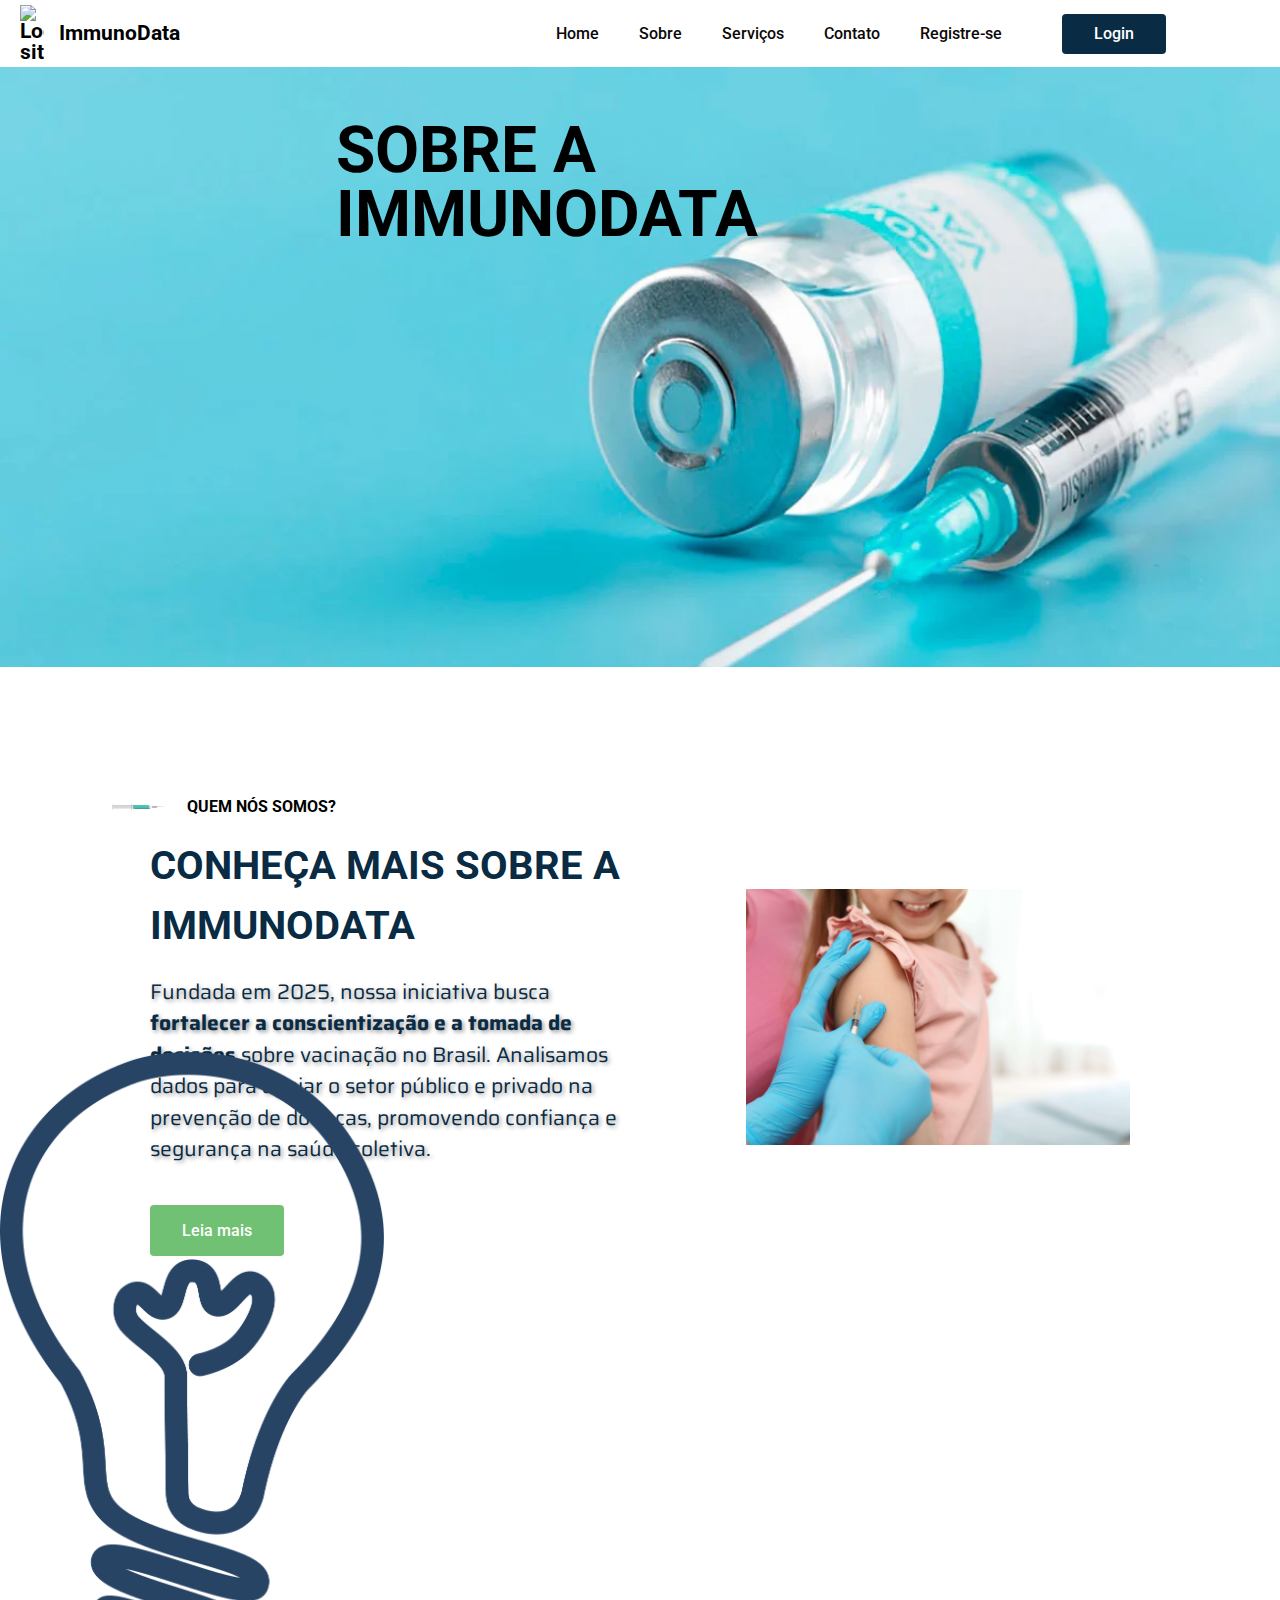
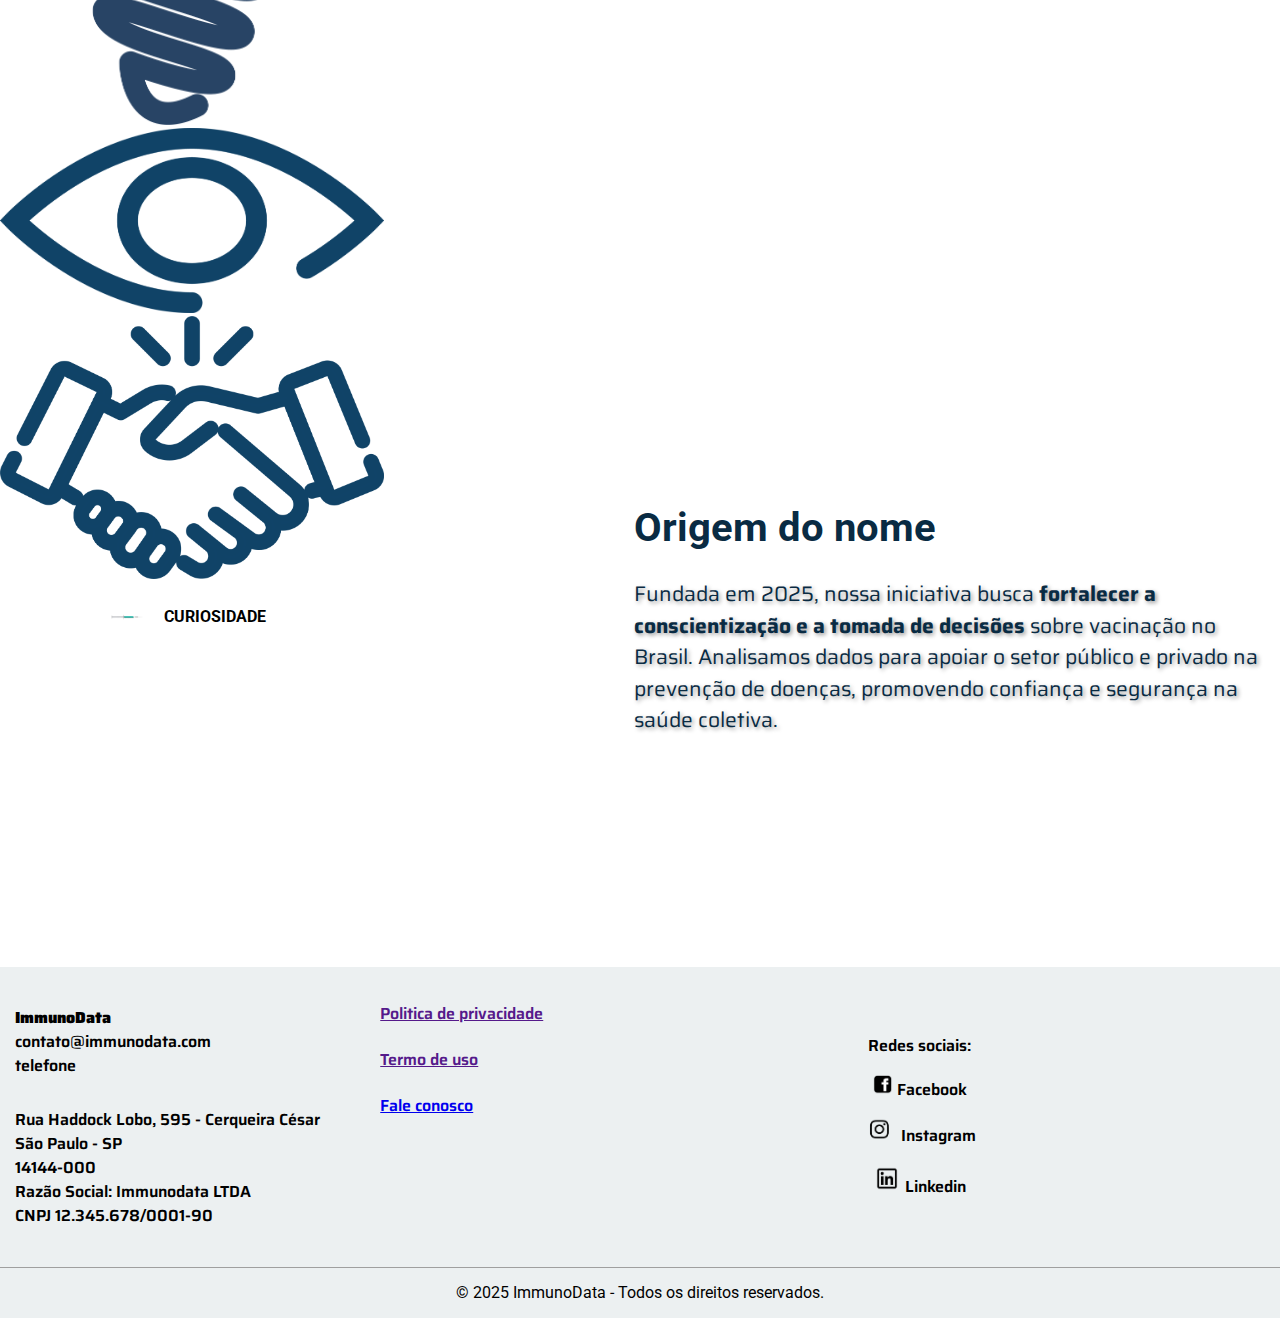
==== site/public/about.html @ 2ad4cdae "adicionando pagina sobre" ====
<!DOCTYPE html>
<html lang="pt-br">

<head>
    <meta charset="UTF-8">
    <meta name="viewport" content="width=device-width, initial-scale=1.0">
    <link rel="stylesheet" href="./css/reset.css">
    <link rel="stylesheet" href="./css/style.css">
    <link rel="icon" href="./assets/img/logo.png">
    <title>ImmunoData</title>
</head>

<body>
    <header class="cabecalho">
        <div class="cabecalho-titulo">
            <img class="cabecalho-titulo-img" src="./assets/img/logo.png" alt="Logo site">
            <h1>
                ImmunoData
            </h1>
        </div>
        <nav class="cabecalho-navegacao">
            <div class="cabecalho-navegacao-item">
                <a href="./index.html"> Home</a>
                <a href="./about.html"> Sobre</a>
                <a href="./servicos.html">Serviços</a>
                <a href="./contato.html">Contato</a>
                <a href="./cadastro.html">Registre-se</a>
            </div>
            <a class="logar" href="./login.html">Login</a>
        </nav>
    </header>
    <main class="conteudo">
        <section class="conteudo-principal">
            <div class="capa conteudo-principal-parte">
                <div class="sobre-capa">
                    <h1 class="slogan">SOBRE A IMMUNODATA</h1>
                </div>
            </div>
            <div class="conteudo-principal-parte">
                <div class="sobre">
                    <div class="conteudo-principal-titulo">
                        <img src="./assets/vacina.png" alt="seringa">
                        <p>QUEM NÓS SOMOS?</p>
                    </div>
                    <div class="conteudo-principal-sobre">
                        <h2>CONHEÇA MAIS SOBRE A IMMUNODATA</h2>
                        <p>Fundada em 2025, nossa iniciativa busca <span>fortalecer a conscientização e a tomada de
                                decisões</span> sobre vacinação no Brasil. Analisamos dados para apoiar o setor público
                            e privado na prevenção de doenças, promovendo confiança e segurança na saúde coletiva.</p>
                    </div>
                    <button href="./about.html"> Leia mais</button>
                </div>
                <img src="assets/vacinacao-infantil.png" alt="criança vacinando">
            </div>
            <div class="conteudo-principal-parte marcas">
                <div>
                    <div class="visao-missao-valor">
                        <img src="./assets/missao.png" alt="missão">
                    </div>
                    <div class="visao-missao-valor">
                        <img src="./assets/visao.png" alt="visão">
                    </div>
                    <div class="visao-missao-valor">
                        <img src="./assets/valores.png" alt="valores">
                    </div>
                        
                </div>
            </div>
            <div class="conteudo-principal-parte">
                    <div class="conteudo-principal-titulo">
                        <img src="./assets/vacina.png" alt="seringa">
                        <p>CURIOSIDADE</p>
                    </div>
                    <div class="conteudo-principal-sobre">
                        <h2>Origem do nome</h2>
                        <p>Fundada em 2025, nossa iniciativa busca <span>fortalecer a conscientização e a tomada de
                                decisões</span> sobre vacinação no Brasil. Analisamos dados para apoiar o setor público
                            e privado na prevenção de doenças, promovendo confiança e segurança na saúde coletiva.</p>
                    </div>
            </div>
            <div class="contato">
                <div class="informacao">
                    <div class="contato-empresa">
                        <div class="informacao-dados">
                            <p class="contato-empresa-titulo">ImmunoData</p>
                            <p>contato@immunodata.com</p>
                            <p>telefone</p>
                        </div>
                        <div class="informacao-dados">
                            <p>Rua Haddock Lobo, 595 - Cerqueira César</p>
                            <p>São Paulo - SP</p>
                            <p>14144-000</p>
                            <p>Razão Social: Immunodata LTDA</p>
                            <p>CNPJ 12.345.678/0001-90</p>
                            
                        </div>
                    </div>
                    
                    <div class="links">
                        <a href="">Politica de privacidade</a>
                        <a href="">Termo de uso</a>
                        <a href="./contato.html">Fale conosco</a>
                    </div>
                </div>
                <div class="redes-sociais">
                    <h2>Redes sociais:</h2>
                        <span class="posicao">
                            <img src="assets/facebook.png" alt=""> Facebook
                        </span>
                        <span>
                            <img src="assets/instagram.png" alt=""> Instagram
                        </span>
                        <span>
                            <img src="assets/linkedin.png" alt=""> Linkedin
                        </span>
                </div>
            </div>
        </section>

    </main>
    <footer class="rodape">

        <h4>
            © 2025 ImmunoData - Todos os direitos reservados.
        </h4>
    </footer>
</body>

</html>
---- site/public/css/style.css ----
@import url('https://fonts.googleapis.com/css2?family=Edu+AU+VIC+WA+NT+Pre:wght@400..700&family=Kavoon&family=Playpen+Sans:wght@100..800&family=Roboto:ital,wght@0,100..900;1,100..900&display=swap');
@import url('https://fonts.googleapis.com/css2?family=Edu+AU+VIC+WA+NT+Pre:wght@400..700&family=Kavoon&family=Playpen+Sans:wght@100..800&family=Roboto:ital,wght@0,100..900;1,100..900&family=Saira:ital,wght@0,100..900;1,100..900&display=swap');


body{
    background-color: #fff;
    font-family: "Roboto";
    color: #000;
    height: 100vh;
}

.cabecalho {
    display: flex;
    justify-content: space-between;
    width: 95%;
    height: 67px;
    align-items: center;
}

.cabecalho-titulo{
    display: flex;
    margin-left: 20px;
    align-items: center;
    font-size: 21px;
    font-weight: 700;

}

.cabecalho-titulo-img{
    margin-right: 15px;
    width: 10%;
}

.cabecalho-navegacao{
    margin-right: 50px;
    display: flex;
    gap: 60px;   
}

.cabecalho-navegacao-item{
    display: flex;
    gap: 40px;
    align-items: center;
}

.cabecalho-navegacao a{
    text-decoration: none;
    font-weight: 500;
    color: #0B0706;
}

.cabecalho-navegacao .logar{
    background-color: #092b43;
    padding: 12px 32px;
    color: #fff !important;
    border-radius: 4px;
}

.capa {
    background-image: url(../assets/fundo-vacina.jpg);
    background-size: cover;
    width: 100% !important;
    margin: 0 !important;
    height: 600px !important;
}

.sobre-capa{
    height: 100%;
    display: flex;
    flex-direction: column;
    align-items: flex-start;
    justify-content: left;
    gap: 30px;
    font-size: 64px;
    font-weight: 700;
    text-align: left;
    margin-left: 90px;
    margin-top: 40px;
}

.slogan{
    width: 50%;
    padding: 2rem;
}

.conteudo{
    display: flex;
}

.conteudo-principal{
    width: 100%;
    display: flex;
    flex-direction: column;
    gap: 100px;
}

.conteudo-principal-parte{
    width: 100%;
    height: 500px;
    display: flex;
    justify-content: space-around;
    align-items: center;
}

.conteudo-principal-parte img{
    width: 30%;
    margin-right: 150px;
}


.conteudo-principal-titulo{
    display: flex;
    align-items: center;
    gap: 20px;
    margin-left: 110px;
    font-size: 16px;
    font-weight: 700;
}

.conteudo-principal-sobre{
    display: flex;
    flex-direction: column;
    margin-left: 150px;
    width: 65%;
    gap: 20px;
    font-family: "Saira";
    font-size: 21px;
    font-weight: 400;
    color: #092b43;
    line-height: 1.5;
}

.conteudo-principal-sobre span{
    font-weight: 700;
}

.conteudo-principal-sobre p{
    text-shadow: 2px 2px 4px rgba(0, 0, 0, 0.4);
}

.conteudo-principal-sobre h2{
    font-family: "Roboto";
    font-weight: 700;
    font-size: 40px;
}

.conteudo-principal-parte button{
    background-color: #70C174;
    padding: 16px 32px;
    color: #fff;
    font-family: "Roboto";
    font-weight: 500;
    border-radius: 4px;
    font-size: 1rem;
    text-align: center;
    margin-left: 150px;
    border: none;
    margin-top: 40px;
}

.servico{
    background-color: #EFF7F2;
}

.conteudo-principal-servico{
    display: flex;
    flex-direction: column;
    margin-left: 150px;
    width: 40%;
    gap: 20px;
    font-family: "Saira";
    font-size: 21px;
    font-weight: 400;
    color: #092b43;
    line-height: 1.5;
}

.conteudo-principal-servico h2{
    font-family: "Roboto";
    font-weight: 700;
    font-size: 40px;
}

.conteudo-principal-titulo img{
    width: 9% !important;
    margin: 0 !important;
}

.servico img{
    width: 5% !important;
}

.contato{
    height: 300px;
    background-color: #ecf0f1;
    border-bottom: 1px solid #9f9f9f;
    display: flex;
    justify-content: space-around;
    align-items: center;
    width: 100%;
    font-family: "Saira";
    font-weight: 600;
    font-size: 1rem;
}

.informacao{
    padding: auto;
    display: flex;
    gap: 60px;
}

.contato-empresa{
    display: flex;
    flex-direction: column;
    gap: 30px;
}

.informacao-dados{
    line-height: 1.50;
}

.contato-empresa-titulo{
    font-weight: 900;    
}


.links{
    display: flex;
    flex-direction: column;
    gap: 30px;
}

.redes-sociais{
    display: flex;
    text-align: center;
    flex-direction: column;
    align-items: center;
    justify-content: center;
    gap: 20px;
}



.redes-sociais img{
    width: 5%;
}

.img-sobre-mim {
    width: 35%;
    height: 400px;
    border-radius: 1em;

}

.titulo{
    padding-top: 1rem;
    font-size: 3rem;
    text-align: center;
}

.subtitulo {
    padding-top: 1rem;
    font-size: 2rem;
    text-align: center;
}

.paragrafo{
    color: #356458;
}

.feed-container{
    display: grid;
    grid-template-columns: 1fr 1fr 1fr;
    padding-left: 2rem;
    width: 100%;
}

.infografico{
    display: flex;
    height: 100%;
    align-items: center;
    justify-content: space-around;
}

.area-grafico{
    margin-top: 40px;
}

.graph{
    width: 50%;
    display: flex;
    flex-direction: column;
    gap: 20px;
}

.titulo-historias{
    font-size: 2.5rem;
    text-align: center;
    width: 100%;
}

.kpi{
    display: flex;
    flex-direction: column;
    justify-content: center;
    align-items: center;
    text-align: center;
    gap: 50px;
}

.quadradinho{
    width: 30%;
    height: 100px;
    background-color: #fff;
    border-bottom: 3px solid #5fc4ab;
    display: flex;
    align-items: center;
    padding: 1rem;
    border-radius: 10px;
    justify-content: center;
    text-align: center;
}

.quadradinho-texto{
    font-size: 1.7rem;
}

.imagem-divisao {
    margin: 40px auto;
    width: 100%; 
    height: 50px;
}


.minha-vida-primeiro{
    display: flex;
    margin: 5% 20%;
    gap: 50px;
    align-items: center;
    justify-content: center;
}

.minha-vida-apos{
    display: flex;
    margin: 5% 20%;
    gap: 50px;
    align-items: center;
    justify-content: center;
}


.lista-minha-vida{
    display: flex;
    flex-direction: column;
    gap: 20px;
}

.minha-historia{
    display: flex;
}

.conteudo-lateral{
    padding: 20px 0;
    background-color: rgba(227, 207, 241, 0.4);
    width: 20%;
    display: flex;
    position: fixed;
    top: 50%;
    left: 80%;
    flex-direction: column;
    align-items: center;
    justify-content: center;
    gap: 20px;
    border: 2px ridge #9e26a2;
    box-shadow: -10px 10px 5px #12b79e;
}

.esconde{
    border: none;
    background-color: transparent;
    font-size: 1rem;
    color: #4b0082;
    font-weight: 900;
}

.mostra{
    padding: 20px 0;
    background-color: rgba(227, 207, 241, 0.4);
    width: 20%;
    display: none;
    position: fixed;
    top: 90%;
    left: 80%;
    flex-direction: column;
    align-items: center;
    justify-content: center;
    gap: 20px;
    border: 2px ridge #9e26a2;
    box-shadow: -10px 10px 5px #12b79e;
    font-size: 1rem;
    color: #4b0082;
    font-weight: 900;
}

.conteudo-curiosidade{
    width: 50%;
    text-align: center;
    background-color: #ffffff;
    border-radius: 100px;
    padding: 30px;
    font-size: 0.7rem;
    display: flex;
    flex-direction: column;
    gap: 15px;
}

.link-google {
    text-decoration: none;
    color: #4b0082;
    background-color: #c9f0ea;
    padding: 5px 10px;
    border-radius: 15px;
}

.link-google:hover {
    color: #c9f0ea;
    background-color: #4b0082;
}

.historias{
    text-align: center;
    font-size: 1.2rem;
    display: flex;
    flex-direction: column;
    gap: 40px;
}

.detalhe-historia{
    color: #9e26a2;
}

#publicacao{
    display: flex;
    flex-direction: column;
    gap: 40px;
}

.publicacao {
    display: flex;
    flex-wrap: wrap;
    align-content: stretch;
    flex-direction: column;
    justify-content: center;
    align-items: stretch;
    border-bottom: 3px solid #5fc4ab;
    margin-bottom: 1rem;
    width: 80%;
    background-color: #fff;
    border-radius: 15px;
    padding: 20px;
  }


.rodape{
    background-color: #ecf0f1;
    display: flex;
    justify-content: center;
    height: 50px;
    align-items: center;
    margin-top: auto;
}

#div_erro {
    color: #ff0000;
    font-size: 14px;
    font-weight: 500;
}

.login {
    height: 100%;
    display: flex;
    align-items:center;
    justify-content: center;  
    margin: 5rem 0; 
}


.preencher-campo{
    outline: none;
    border-radius: 8px;
    border: 3px solid #5fc4ab;
    margin: 0.8rem 0;
    height: 25px;    
}

select{
    padding: 0.8rem;
    font-size: 0.8rem;
    background-color: white; /* Adiciona fundo branco para destaque */
    border-radius: 8px;
    border: 3px solid #5fc4ab;
    outline: none;
    margin: 0.8rem 0;
    height: 45px; /* Ajusta altura para ser consistente */
}

.img-login{
    filter: drop-shadow(10px 10px 10px #066857);
}

#card-login{
    display: flex;
    flex-direction: column;
    gap: 20px;
    width: 40%;
    align-items: center;
}

.campo{
    display: flex;
    flex-direction: column;
    width: 80%;
}

.campo::placeholder{
    display: flex;
    text-align: center;
}

#valida-senha{
    font-family: 'Times New Roman', Times, serif;
    color: #000;
    font-size: 0.8rem;
    font-weight: lighter;
    list-style: disc;
    padding-top: 2px;
}

.botoes{
    width: 50%;
    border-radius: 15px;
    padding: 0.5rem 0;
    background-color: #5fc4abc3;
    color: #9e26a2;
    font-weight: 900;
}

.botoes:hover{
    background-color: #9e26a2c6;
    color: #5fc4ab;
}

#card-cadastro{
    display: none;
    flex-direction: column;
    align-items: center;
    gap: 15px;
    width: 40%;
}
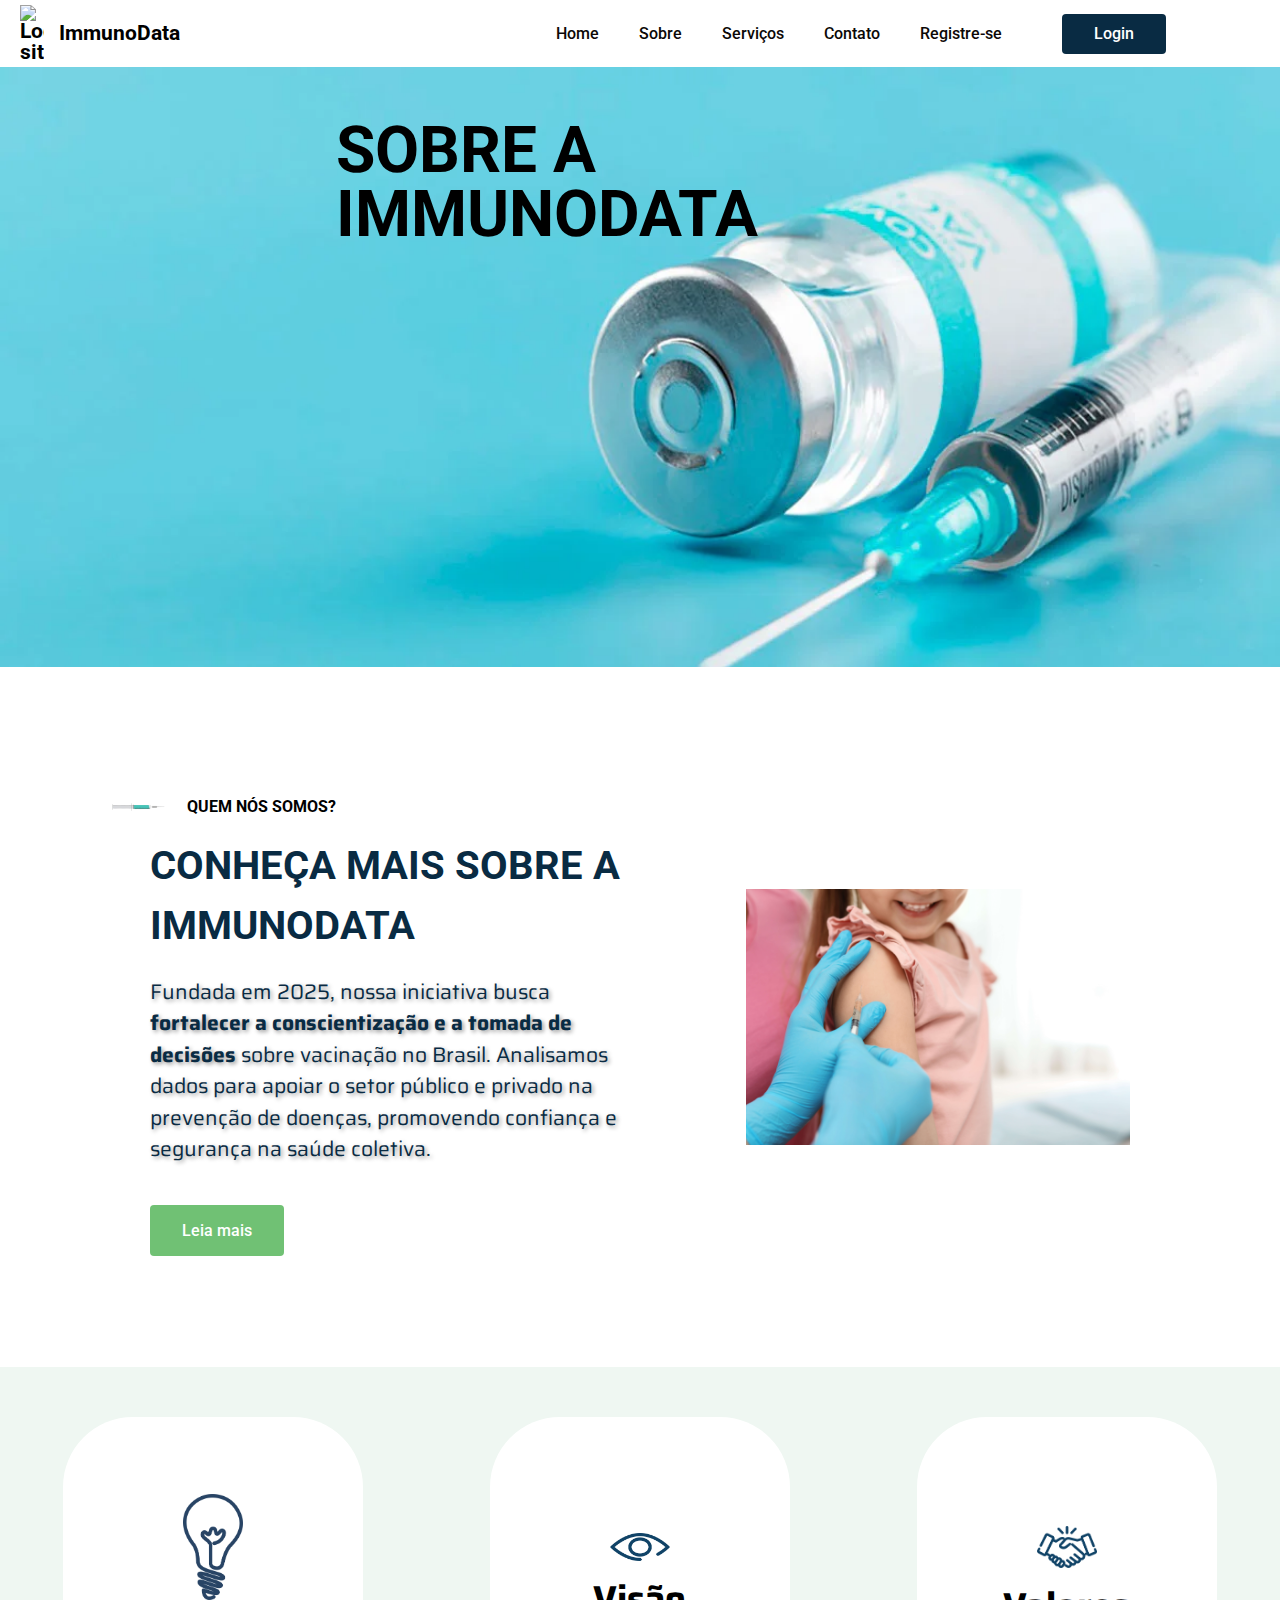
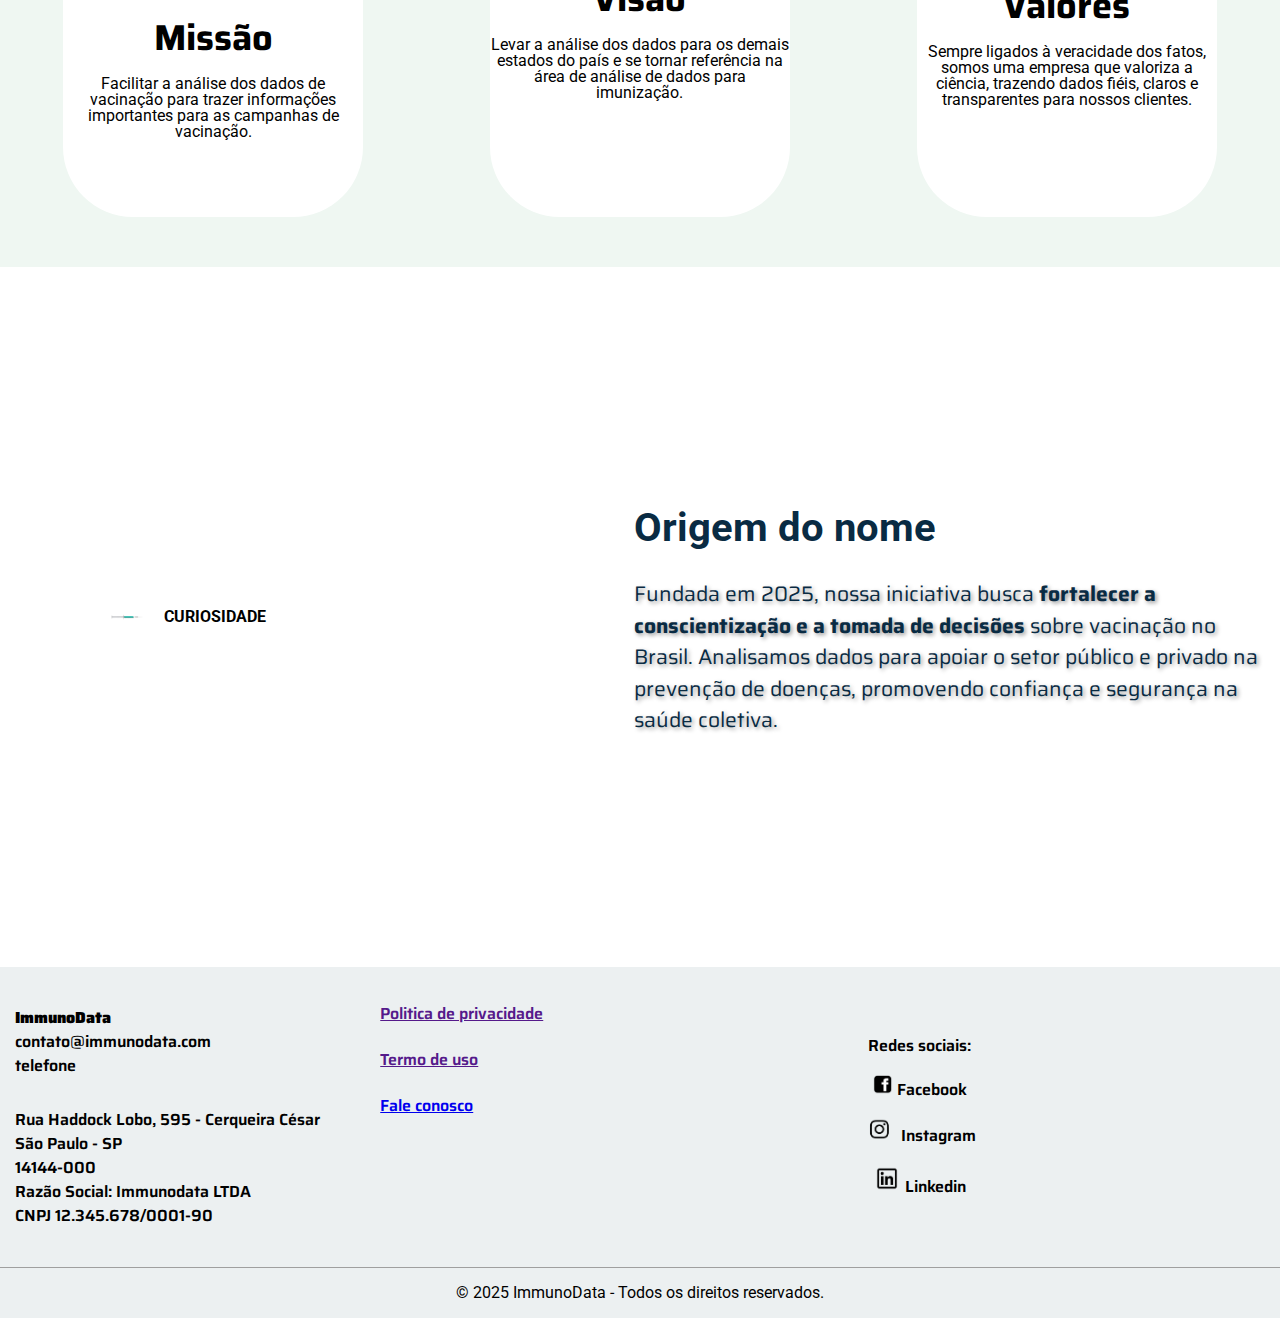
==== commit 4dcf5689: "adicionando estilizacao na pagina sobre" ====
--- a/site/public/about.html
+++ b/site/public/about.html
@@ -50,21 +50,26 @@
                     </div>
                     <button href="./about.html"> Leia mais</button>
                 </div>
-                <img src="assets/vacinacao-infantil.png" alt="criança vacinando">
+                <img src="assets/vacinacao-infantil.png" class="sobre-img" alt="criança vacinando">
             </div>
             <div class="conteudo-principal-parte marcas">
-                <div>
+                
                     <div class="visao-missao-valor">
-                        <img src="./assets/missao.png" alt="missão">
+                        <img src="./assets/missao.png" class="img-marcas" alt="missão">
+                        <h2 class="marcas-titulo">Missão</h2>
+                        <p>Facilitar a análise dos dados de vacinação para trazer informações importantes para as campanhas de vacinação.</p>
                     </div>
                     <div class="visao-missao-valor">
-                        <img src="./assets/visao.png" alt="visão">
+                        <img src="./assets/visao.png" class="img-marcas" alt="visão">
+                        <h2 class="marcas-titulo">Visão</h2>
+                        <p>Levar a análise dos dados para os demais estados do país e se tornar referência na área de análise de dados para imunização.</p>
                     </div>
                     <div class="visao-missao-valor">
-                        <img src="./assets/valores.png" alt="valores">
+                        <img src="./assets/valores.png" class="img-marcas" alt="valores">
+                        <h2 class="marcas-titulo">Valores</h2>
+                        <p>Sempre ligados à veracidade dos fatos, somos uma empresa que valoriza a ciência, trazendo dados fiéis, claros e transparentes para nossos clientes.</p>
                     </div>
                         
-                </div>
             </div>
             <div class="conteudo-principal-parte">
                     <div class="conteudo-principal-titulo">
--- a/site/public/css/style.css
+++ b/site/public/css/style.css
@@ -102,7 +102,7 @@
     align-items: center;
 }
 
-.conteudo-principal-parte img{
+.sobre-img{
     width: 30%;
     margin-right: 150px;
 }
@@ -160,6 +160,34 @@
 
 .servico{
     background-color: #EFF7F2;
+}
+
+.marcas{
+    background-color: #EFF7F2;
+}
+
+.marcas-titulo{
+    font-size: 36px;
+    font-weight: 700;
+    font-family: "Saira";
+}
+
+.img-marcas{
+    margin: 0 !important;
+    width: 20% !important;
+}
+
+.visao-missao-valor{
+    background-color: #fff;
+    width: 300px;
+    display: flex;
+    flex-direction: column;
+    align-items: center;
+    justify-content: center;
+    border-radius: 70px;
+    height: 400px;
+    text-align: center;
+    gap: 20px;
 }
 
 .conteudo-principal-servico{
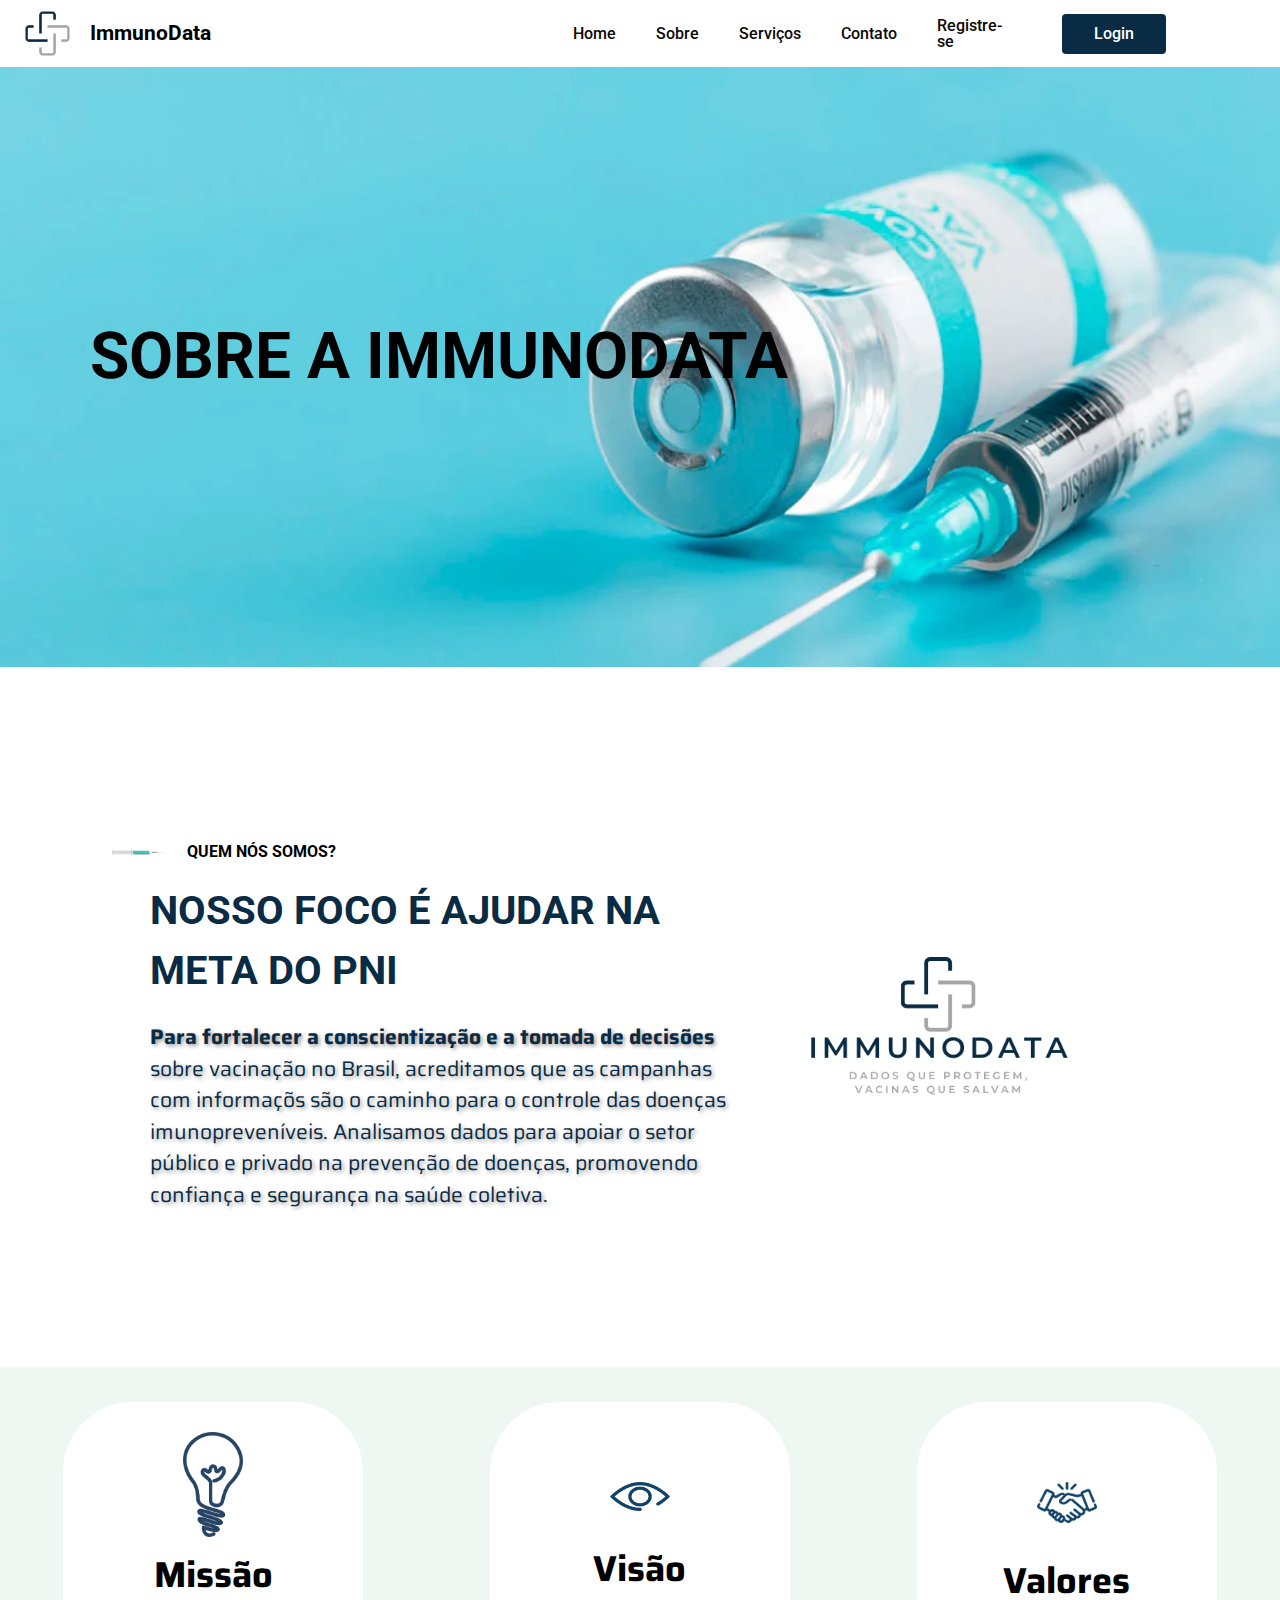
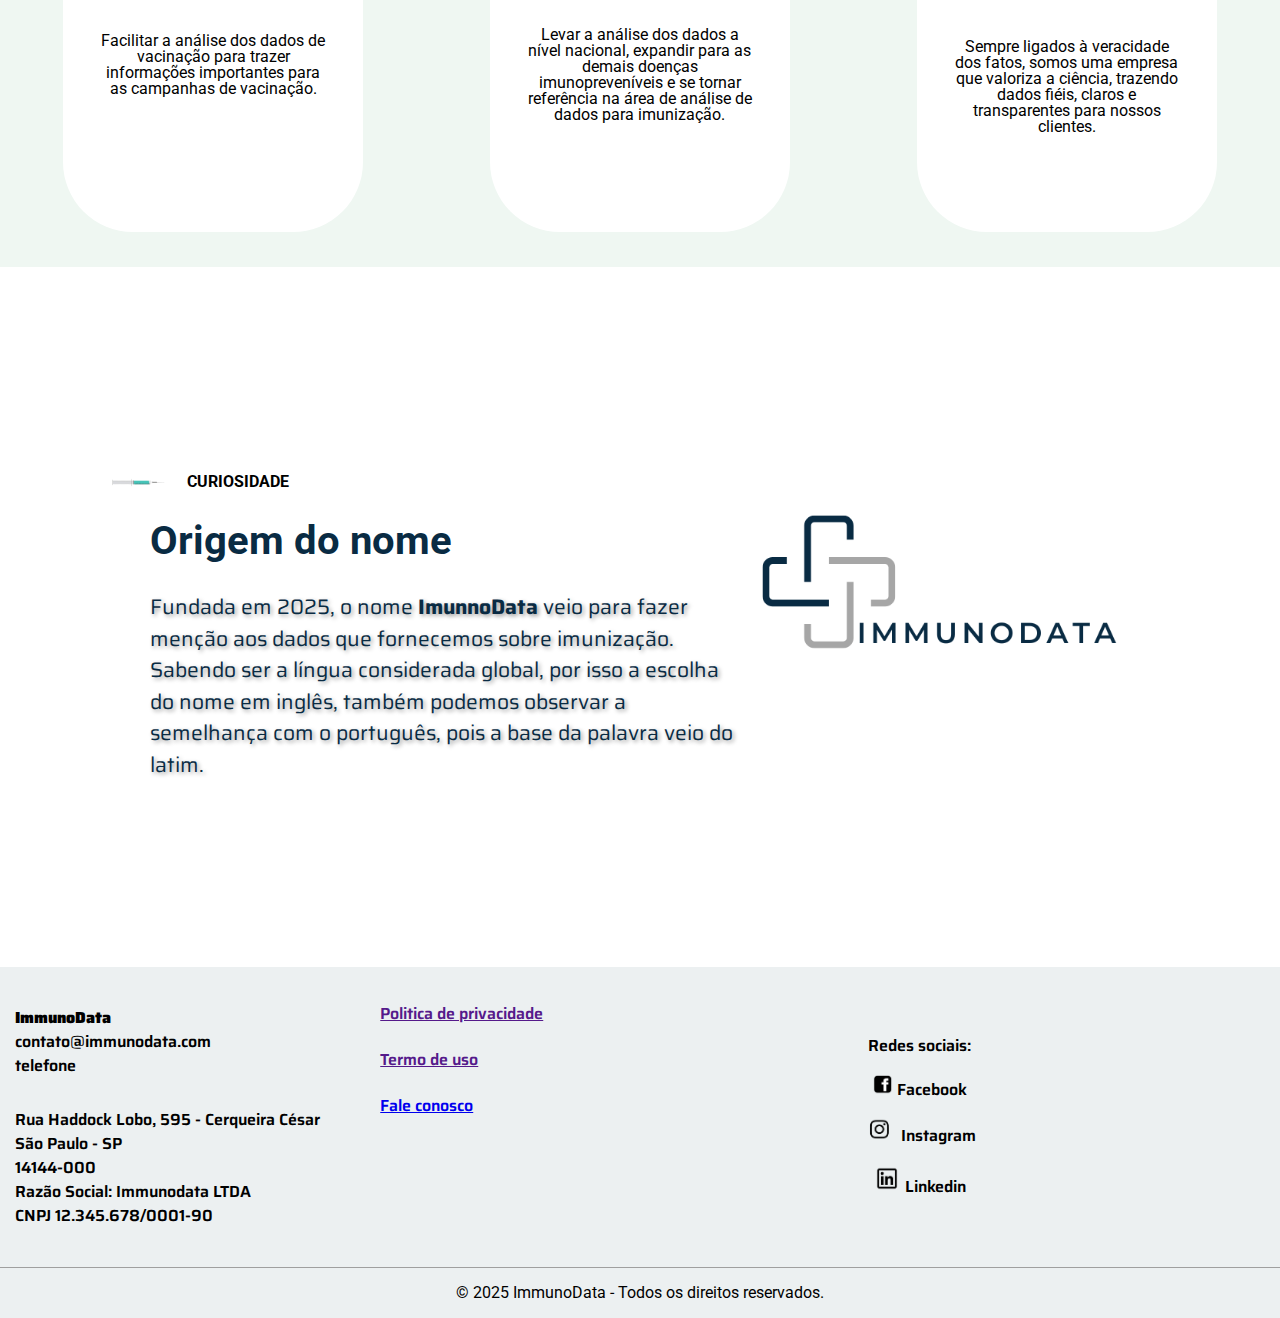
==== commit 174084c9: "Merge branch 'main' of https://github.com/cynthiaangi/projeto-pi-2o-semestre" ====
--- a/site/public/about.html
+++ b/site/public/about.html
@@ -6,14 +6,14 @@
     <meta name="viewport" content="width=device-width, initial-scale=1.0">
     <link rel="stylesheet" href="./css/reset.css">
     <link rel="stylesheet" href="./css/style.css">
-    <link rel="icon" href="./assets/img/logo.png">
+    <link rel="icon" href="./assets/logo immunodata/8.png">
     <title>ImmunoData</title>
 </head>
 
 <body>
     <header class="cabecalho">
         <div class="cabecalho-titulo">
-            <img class="cabecalho-titulo-img" src="./assets/img/logo.png" alt="Logo site">
+            <img class="cabecalho-titulo-img" src="./assets/logo immunodata/4.png" alt="Logo site">
             <h1>
                 ImmunoData
             </h1>
@@ -31,9 +31,9 @@
     </header>
     <main class="conteudo">
         <section class="conteudo-principal">
-            <div class="capa conteudo-principal-parte">
-                <div class="sobre-capa">
-                    <h1 class="slogan">SOBRE A IMMUNODATA</h1>
+            <div class="capa">
+                <div class="sobre-capa nosso-nome">
+                    SOBRE A IMMUNODATA
                 </div>
             </div>
             <div class="conteudo-principal-parte">
@@ -43,45 +43,50 @@
                         <p>QUEM NÓS SOMOS?</p>
                     </div>
                     <div class="conteudo-principal-sobre">
-                        <h2>CONHEÇA MAIS SOBRE A IMMUNODATA</h2>
-                        <p>Fundada em 2025, nossa iniciativa busca <span>fortalecer a conscientização e a tomada de
-                                decisões</span> sobre vacinação no Brasil. Analisamos dados para apoiar o setor público
-                            e privado na prevenção de doenças, promovendo confiança e segurança na saúde coletiva.</p>
+                        <h2>NOSSO FOCO É AJUDAR NA META DO PNI</h2>
+                        <p><span>Para fortalecer a conscientização e a tomada de decisões</span> sobre vacinação no Brasil, acreditamos que as campanhas com informaçõs são o caminho para o controle das doenças imunopreveníveis. Analisamos dados para apoiar o setor público e privado na prevenção de doenças, promovendo confiança e segurança na saúde coletiva.</p>
                     </div>
-                    <button href="./about.html"> Leia mais</button>
                 </div>
-                <img src="assets/vacinacao-infantil.png" class="sobre-img" alt="criança vacinando">
+                <img src="assets/logo immunodata/1.png" class="sobre-img" alt="criança vacinando">
             </div>
             <div class="conteudo-principal-parte marcas">
                 
                     <div class="visao-missao-valor">
-                        <img src="./assets/missao.png" class="img-marcas" alt="missão">
-                        <h2 class="marcas-titulo">Missão</h2>
-                        <p>Facilitar a análise dos dados de vacinação para trazer informações importantes para as campanhas de vacinação.</p>
+                        <div class="missao">
+                            <img src="./assets/missao.png" class="img-marcas" alt="missão">
+                            <h2 class="marcas-titulo">Missão</h2>
+                        </div>
+                        <p class="marcas-texto">Facilitar a análise dos dados de vacinação para trazer informações importantes para as campanhas de vacinação.</p>
                     </div>
                     <div class="visao-missao-valor">
-                        <img src="./assets/visao.png" class="img-marcas" alt="visão">
-                        <h2 class="marcas-titulo">Visão</h2>
-                        <p>Levar a análise dos dados para os demais estados do país e se tornar referência na área de análise de dados para imunização.</p>
+                        <div class="visao">
+                            <img src="./assets/visao.png" class="img-marcas" alt="visão">
+                            <h2 class="marcas-titulo">Visão</h2>
+
+                        </div>
+                        <p class="marcas-texto">Levar a análise dos dados a nível nacional, expandir para as demais doenças imunopreveníveis e se tornar referência na área de análise de dados para imunização.</p>
                     </div>
                     <div class="visao-missao-valor">
-                        <img src="./assets/valores.png" class="img-marcas" alt="valores">
-                        <h2 class="marcas-titulo">Valores</h2>
-                        <p>Sempre ligados à veracidade dos fatos, somos uma empresa que valoriza a ciência, trazendo dados fiéis, claros e transparentes para nossos clientes.</p>
+                        <div class="valor">
+                            <img src="./assets/valores.png" class="img-marcas" alt="valores">
+                            <h2 class="marcas-titulo">Valores</h2>
+                        </div>
+                        <p class="marcas-texto">Sempre ligados à veracidade dos fatos, somos uma empresa que valoriza a ciência, trazendo dados fiéis, claros e transparentes para nossos clientes.</p>
                     </div>
                         
             </div>
             <div class="conteudo-principal-parte">
+                <div class="sobre">
                     <div class="conteudo-principal-titulo">
                         <img src="./assets/vacina.png" alt="seringa">
                         <p>CURIOSIDADE</p>
                     </div>
                     <div class="conteudo-principal-sobre">
                         <h2>Origem do nome</h2>
-                        <p>Fundada em 2025, nossa iniciativa busca <span>fortalecer a conscientização e a tomada de
-                                decisões</span> sobre vacinação no Brasil. Analisamos dados para apoiar o setor público
-                            e privado na prevenção de doenças, promovendo confiança e segurança na saúde coletiva.</p>
+                        <p>Fundada em 2025, o nome <span>ImunnoData</span> veio para fazer menção aos dados que fornecemos sobre imunização. Sabendo ser a língua considerada global, por isso a escolha do nome em inglês, também podemos observar a semelhança com o português, pois a base da palavra veio do latim.</p>
                     </div>
+                </div>
+                <img src="assets/logo immunodata/3.png" class="sobre-img" alt="criança vacinando">
             </div>
             <div class="contato">
                 <div class="informacao">
--- a/site/public/css/style.css
+++ b/site/public/css/style.css
@@ -102,6 +102,12 @@
     align-items: center;
 }
 
+.nosso-nome{
+    height: 500px;
+    display: flex;
+    justify-content: center;
+}
+
 .sobre-img{
     width: 30%;
     margin-right: 150px;
@@ -121,7 +127,6 @@
     display: flex;
     flex-direction: column;
     margin-left: 150px;
-    width: 65%;
     gap: 20px;
     font-family: "Saira";
     font-size: 21px;
@@ -130,6 +135,26 @@
     line-height: 1.5;
 }
 
+.conteudo-principal-motivo{
+    display: flex;
+    flex-direction: column;
+    margin-left: 100px;
+    gap: 40px;
+    font-family: "Saira";
+    font-size: 21px;
+    font-weight: 400;
+    color: #092b43;
+    line-height: 1.2;
+    align-items: center;
+}
+
+.motivos{
+    display: flex;
+    justify-content: space-around;
+    gap: 100px;
+
+}
+
 .conteudo-principal-sobre span{
     font-weight: 700;
 }
@@ -139,6 +164,12 @@
 }
 
 .conteudo-principal-sobre h2{
+    font-family: "Roboto";
+    font-weight: 700;
+    font-size: 40px;
+}
+
+.conteudo-principal-motivo h2{
     font-family: "Roboto";
     font-weight: 700;
     font-size: 40px;
@@ -158,12 +189,24 @@
     margin-top: 40px;
 }
 
-.servico{
+.servicos{
     background-color: #EFF7F2;
+    width: 100%;
+    height: 700px;
+    display: flex;
+    align-items: center;
+}
+
+.servicos-escolha{
+    width: 100%;
 }
 
 .marcas{
     background-color: #EFF7F2;
+}
+
+.indicadores{
+    background-color: #092b43;
 }
 
 .marcas-titulo{
@@ -180,14 +223,56 @@
 .visao-missao-valor{
     background-color: #fff;
     width: 300px;
-    display: flex;
-    flex-direction: column;
-    align-items: center;
-    justify-content: center;
     border-radius: 70px;
     height: 400px;
-    text-align: center;
-    gap: 20px;
+    display: flex;
+    flex-direction: column;
+    align-items: center;
+    text-align: center;
+    gap: 40px;
+    padding-top: 30px;
+}
+
+.cada-motivo{
+    background-color: #fff;
+    width: 300px;
+    border-radius: 70px;
+    height: 300px;
+    display: flex;
+    flex-direction: column;
+    align-items: center;
+    text-align: center;
+    justify-content: space-around;
+    font-size: 30px !important;
+    font-weight: 700;
+    font-family: "Saira";
+}
+
+.missao{
+    display: flex;
+    flex-direction: column;
+    gap: 20px;
+    align-items: center;
+}
+
+.visao{
+    padding-top: 50px;
+    display: flex;
+    flex-direction: column;
+    gap: 40px;
+    align-items: center;
+}
+
+.valor{
+    padding-top: 50px;
+    display: flex;
+    flex-direction: column;
+    gap: 40px;
+    align-items: center;
+}
+
+.marcas-texto{
+    width: 75%;
 }
 
 .conteudo-principal-servico{
@@ -216,6 +301,10 @@
 
 .servico img{
     width: 5% !important;
+}
+
+.servicos img{
+    width: 5.5% !important;
 }
 
 .contato{
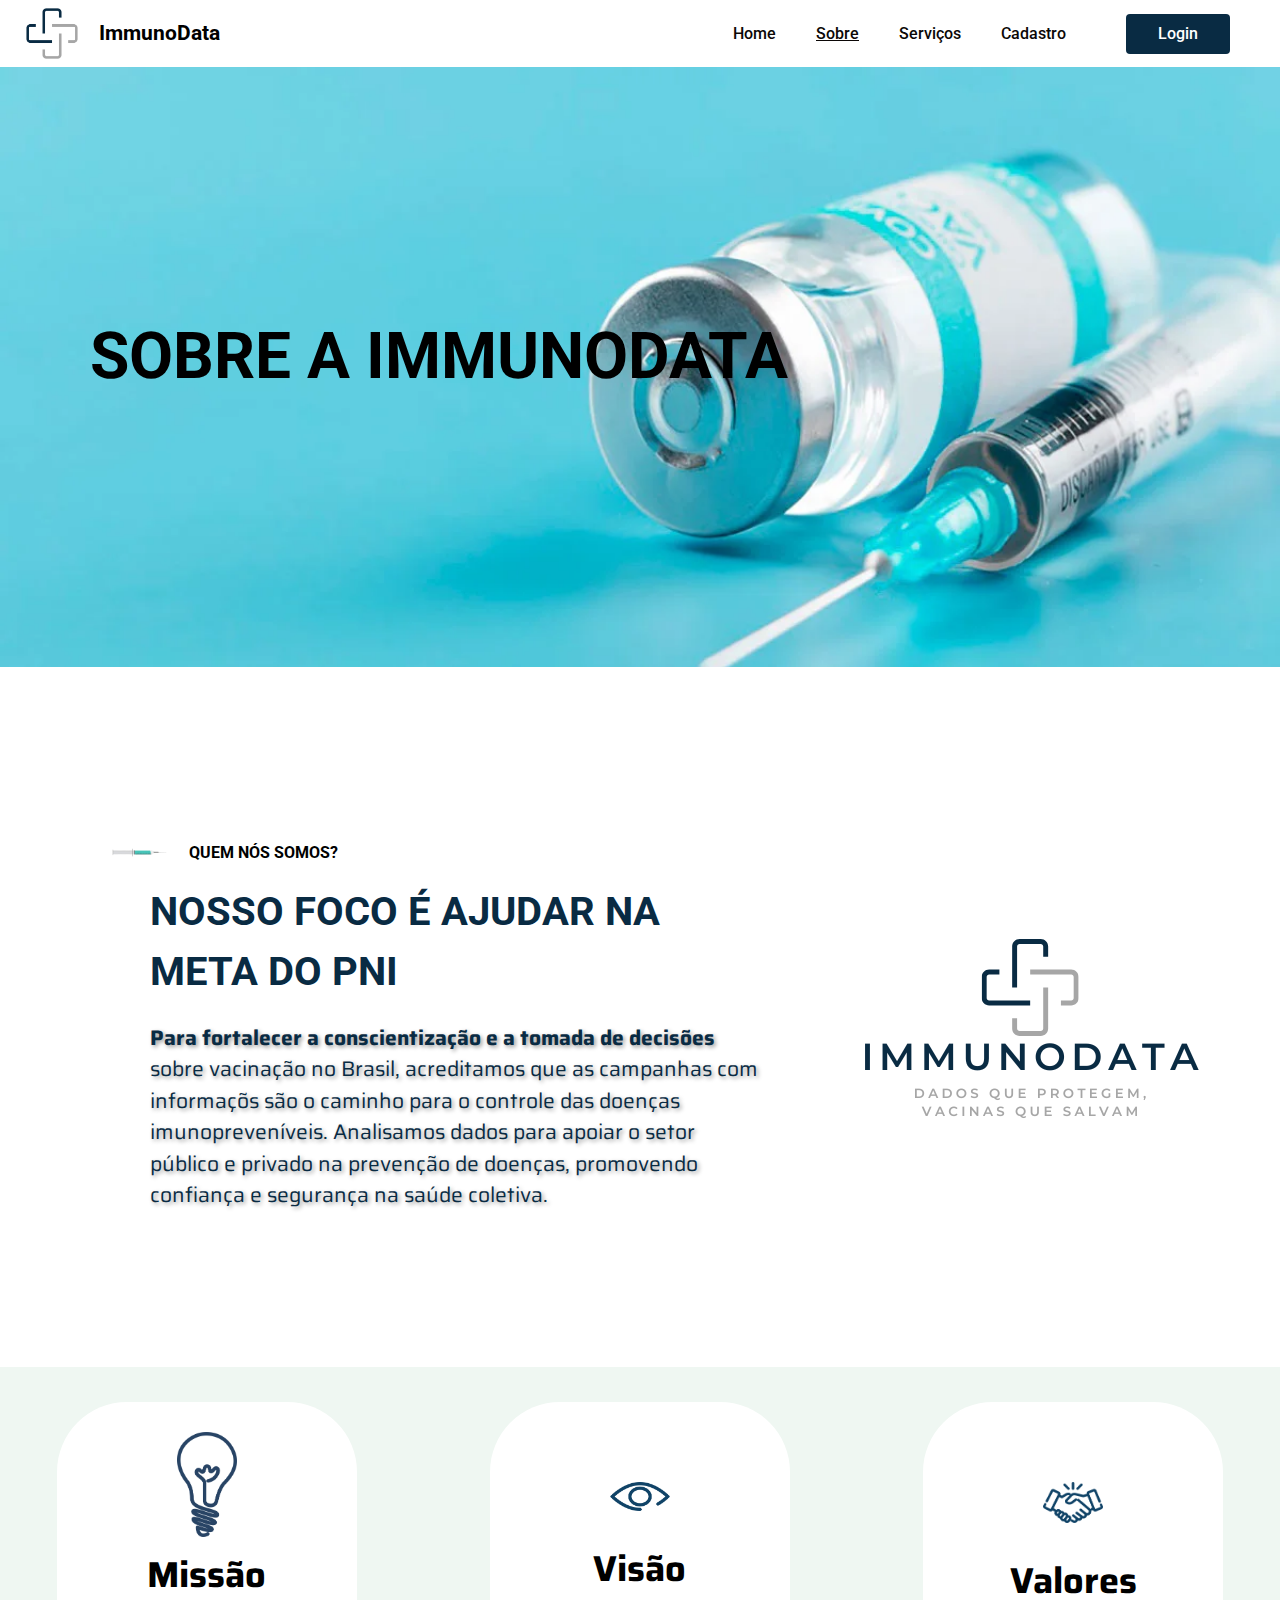
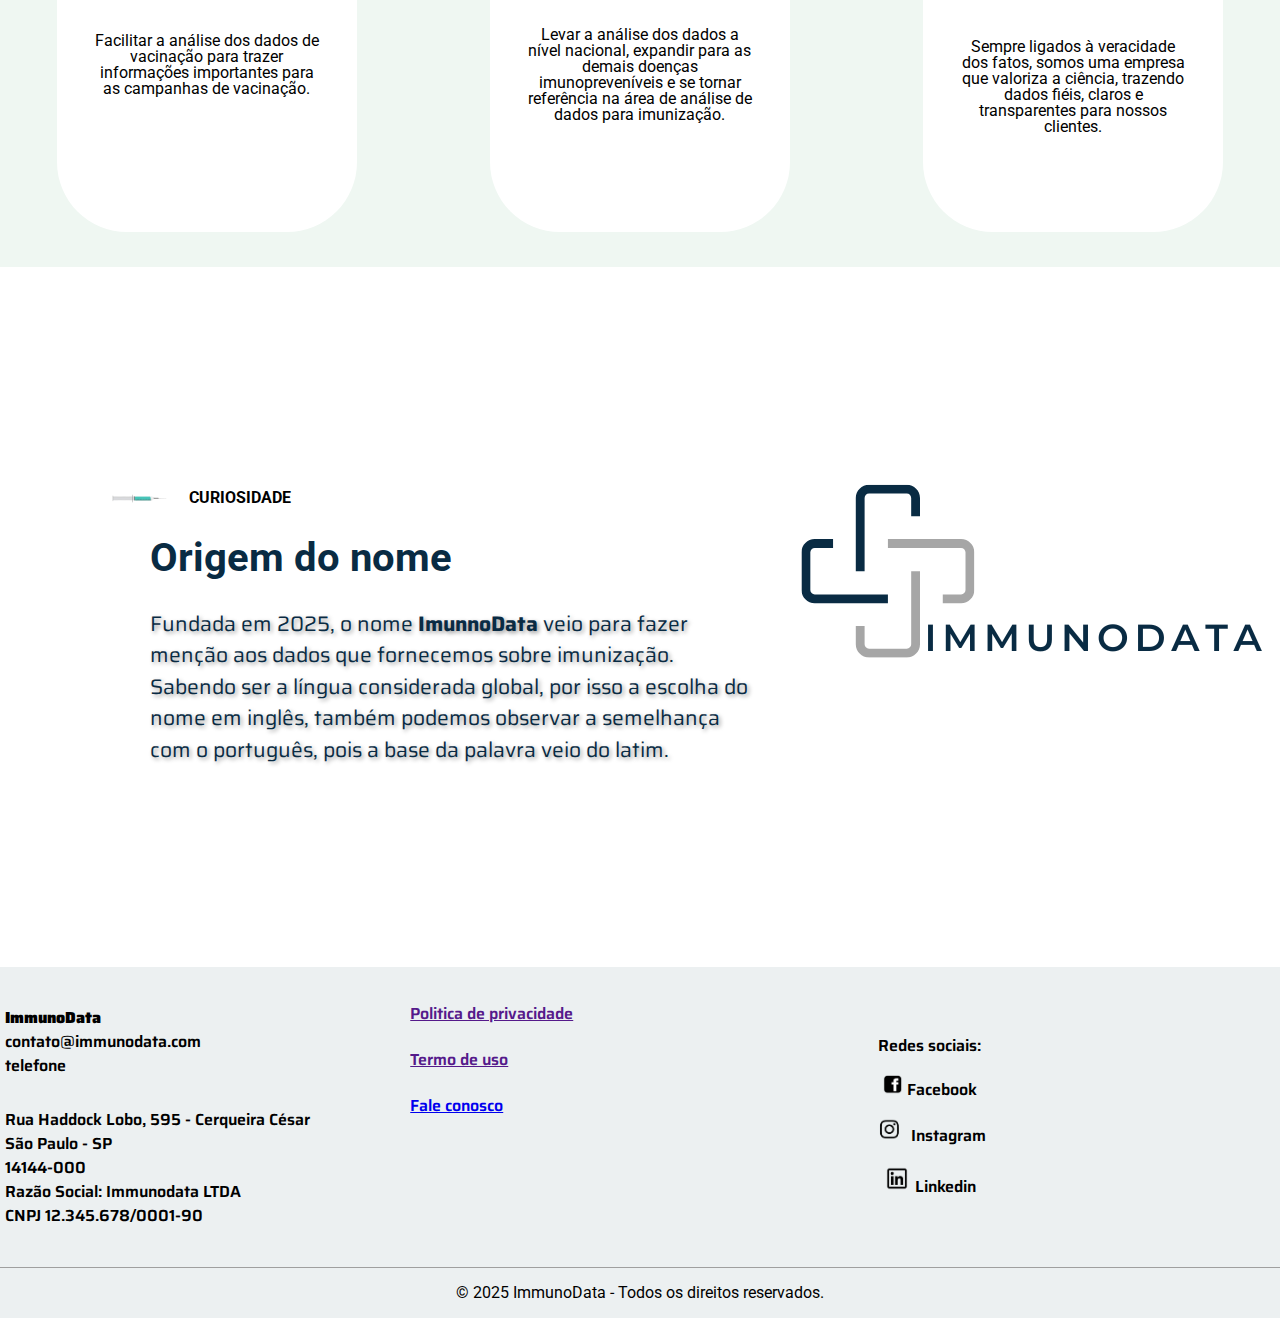
==== commit d42abe2a: "aplicando responsividade" ====
--- a/site/public/about.html
+++ b/site/public/about.html
@@ -21,12 +21,11 @@
         <nav class="cabecalho-navegacao">
             <div class="cabecalho-navegacao-item">
                 <a href="./index.html"> Home</a>
-                <a href="./about.html"> Sobre</a>
+                <a style="text-decoration: underline;" href="./about.html"> Sobre</a>
                 <a href="./servicos.html">Serviços</a>
-                <a href="./contato.html">Contato</a>
-                <a href="./cadastro.html">Registre-se</a>
+                <a href="./Cadastro.html">Cadastro</a>
             </div>
-            <a class="logar" href="./login.html">Login</a>
+            <a class="logar" href="./Login.html">Login</a>
         </nav>
     </header>
     <main class="conteudo">
--- a/site/public/css/style.css
+++ b/site/public/css/style.css
@@ -12,7 +12,7 @@
 .cabecalho {
     display: flex;
     justify-content: space-between;
-    width: 95%;
+    width: 100%;
     height: 67px;
     align-items: center;
 }
@@ -100,6 +100,7 @@
     display: flex;
     justify-content: space-around;
     align-items: center;
+    gap: 20px;
 }
 
 .nosso-nome{
@@ -107,12 +108,6 @@
     display: flex;
     justify-content: center;
 }
-
-.sobre-img{
-    width: 30%;
-    margin-right: 150px;
-}
-
 
 .conteudo-principal-titulo{
     display: flex;
@@ -323,7 +318,7 @@
 .informacao{
     padding: auto;
     display: flex;
-    gap: 60px;
+    gap: 100px;
 }
 
 .contato-empresa{
@@ -340,7 +335,6 @@
     font-weight: 900;    
 }
 
-
 .links{
     display: flex;
     flex-direction: column;
@@ -355,229 +349,11 @@
     justify-content: center;
     gap: 20px;
 }
-
-
 
 .redes-sociais img{
     width: 5%;
 }
 
-.img-sobre-mim {
-    width: 35%;
-    height: 400px;
-    border-radius: 1em;
-
-}
-
-.titulo{
-    padding-top: 1rem;
-    font-size: 3rem;
-    text-align: center;
-}
-
-.subtitulo {
-    padding-top: 1rem;
-    font-size: 2rem;
-    text-align: center;
-}
-
-.paragrafo{
-    color: #356458;
-}
-
-.feed-container{
-    display: grid;
-    grid-template-columns: 1fr 1fr 1fr;
-    padding-left: 2rem;
-    width: 100%;
-}
-
-.infografico{
-    display: flex;
-    height: 100%;
-    align-items: center;
-    justify-content: space-around;
-}
-
-.area-grafico{
-    margin-top: 40px;
-}
-
-.graph{
-    width: 50%;
-    display: flex;
-    flex-direction: column;
-    gap: 20px;
-}
-
-.titulo-historias{
-    font-size: 2.5rem;
-    text-align: center;
-    width: 100%;
-}
-
-.kpi{
-    display: flex;
-    flex-direction: column;
-    justify-content: center;
-    align-items: center;
-    text-align: center;
-    gap: 50px;
-}
-
-.quadradinho{
-    width: 30%;
-    height: 100px;
-    background-color: #fff;
-    border-bottom: 3px solid #5fc4ab;
-    display: flex;
-    align-items: center;
-    padding: 1rem;
-    border-radius: 10px;
-    justify-content: center;
-    text-align: center;
-}
-
-.quadradinho-texto{
-    font-size: 1.7rem;
-}
-
-.imagem-divisao {
-    margin: 40px auto;
-    width: 100%; 
-    height: 50px;
-}
-
-
-.minha-vida-primeiro{
-    display: flex;
-    margin: 5% 20%;
-    gap: 50px;
-    align-items: center;
-    justify-content: center;
-}
-
-.minha-vida-apos{
-    display: flex;
-    margin: 5% 20%;
-    gap: 50px;
-    align-items: center;
-    justify-content: center;
-}
-
-
-.lista-minha-vida{
-    display: flex;
-    flex-direction: column;
-    gap: 20px;
-}
-
-.minha-historia{
-    display: flex;
-}
-
-.conteudo-lateral{
-    padding: 20px 0;
-    background-color: rgba(227, 207, 241, 0.4);
-    width: 20%;
-    display: flex;
-    position: fixed;
-    top: 50%;
-    left: 80%;
-    flex-direction: column;
-    align-items: center;
-    justify-content: center;
-    gap: 20px;
-    border: 2px ridge #9e26a2;
-    box-shadow: -10px 10px 5px #12b79e;
-}
-
-.esconde{
-    border: none;
-    background-color: transparent;
-    font-size: 1rem;
-    color: #4b0082;
-    font-weight: 900;
-}
-
-.mostra{
-    padding: 20px 0;
-    background-color: rgba(227, 207, 241, 0.4);
-    width: 20%;
-    display: none;
-    position: fixed;
-    top: 90%;
-    left: 80%;
-    flex-direction: column;
-    align-items: center;
-    justify-content: center;
-    gap: 20px;
-    border: 2px ridge #9e26a2;
-    box-shadow: -10px 10px 5px #12b79e;
-    font-size: 1rem;
-    color: #4b0082;
-    font-weight: 900;
-}
-
-.conteudo-curiosidade{
-    width: 50%;
-    text-align: center;
-    background-color: #ffffff;
-    border-radius: 100px;
-    padding: 30px;
-    font-size: 0.7rem;
-    display: flex;
-    flex-direction: column;
-    gap: 15px;
-}
-
-.link-google {
-    text-decoration: none;
-    color: #4b0082;
-    background-color: #c9f0ea;
-    padding: 5px 10px;
-    border-radius: 15px;
-}
-
-.link-google:hover {
-    color: #c9f0ea;
-    background-color: #4b0082;
-}
-
-.historias{
-    text-align: center;
-    font-size: 1.2rem;
-    display: flex;
-    flex-direction: column;
-    gap: 40px;
-}
-
-.detalhe-historia{
-    color: #9e26a2;
-}
-
-#publicacao{
-    display: flex;
-    flex-direction: column;
-    gap: 40px;
-}
-
-.publicacao {
-    display: flex;
-    flex-wrap: wrap;
-    align-content: stretch;
-    flex-direction: column;
-    justify-content: center;
-    align-items: stretch;
-    border-bottom: 3px solid #5fc4ab;
-    margin-bottom: 1rem;
-    width: 80%;
-    background-color: #fff;
-    border-radius: 15px;
-    padding: 20px;
-  }
-
-
 .rodape{
     background-color: #ecf0f1;
     display: flex;
@@ -587,90 +363,37 @@
     margin-top: auto;
 }
 
-#div_erro {
-    color: #ff0000;
-    font-size: 14px;
-    font-weight: 500;
-}
-
-.login {
-    height: 100%;
-    display: flex;
-    align-items:center;
-    justify-content: center;  
-    margin: 5rem 0; 
-}
-
-
-.preencher-campo{
-    outline: none;
-    border-radius: 8px;
-    border: 3px solid #5fc4ab;
-    margin: 0.8rem 0;
-    height: 25px;    
-}
-
-select{
-    padding: 0.8rem;
-    font-size: 0.8rem;
-    background-color: white; /* Adiciona fundo branco para destaque */
-    border-radius: 8px;
-    border: 3px solid #5fc4ab;
-    outline: none;
-    margin: 0.8rem 0;
-    height: 45px; /* Ajusta altura para ser consistente */
-}
-
-.img-login{
-    filter: drop-shadow(10px 10px 10px #066857);
-}
-
-#card-login{
-    display: flex;
-    flex-direction: column;
-    gap: 20px;
-    width: 40%;
-    align-items: center;
-}
-
-.campo{
-    display: flex;
-    flex-direction: column;
-    width: 80%;
-}
-
-.campo::placeholder{
-    display: flex;
-    text-align: center;
-}
-
-#valida-senha{
-    font-family: 'Times New Roman', Times, serif;
-    color: #000;
-    font-size: 0.8rem;
-    font-weight: lighter;
-    list-style: disc;
-    padding-top: 2px;
-}
-
-.botoes{
-    width: 50%;
-    border-radius: 15px;
-    padding: 0.5rem 0;
-    background-color: #5fc4abc3;
-    color: #9e26a2;
-    font-weight: 900;
-}
-
-.botoes:hover{
-    background-color: #9e26a2c6;
-    color: #5fc4ab;
-}
-
-#card-cadastro{
-    display: none;
-    flex-direction: column;
-    align-items: center;
-    gap: 15px;
-    width: 40%;
+@media (max-width: 1150px) {
+    .conteudo-principal-parte{
+        gap: 40px;
+    }
+
+    .conteudo-principal-titulo img{
+        display: none;
+
+    }
+
+    .conteudo-principal-sobre{
+        margin-left: 50px;
+        gap: 50px;
+    }
+
+    .sobre{
+        display: flex;
+        flex-direction: column;
+        gap: 50px;
+    }
+
+    .conteudo-principal-titulo{
+        margin-left: 200px;
+    }
+
+    .sobre-capa{
+        align-items: center;
+        margin-left: 0;
+    }
+
+    .contato-empresa{
+        padding-left: 20px;
+    }
 }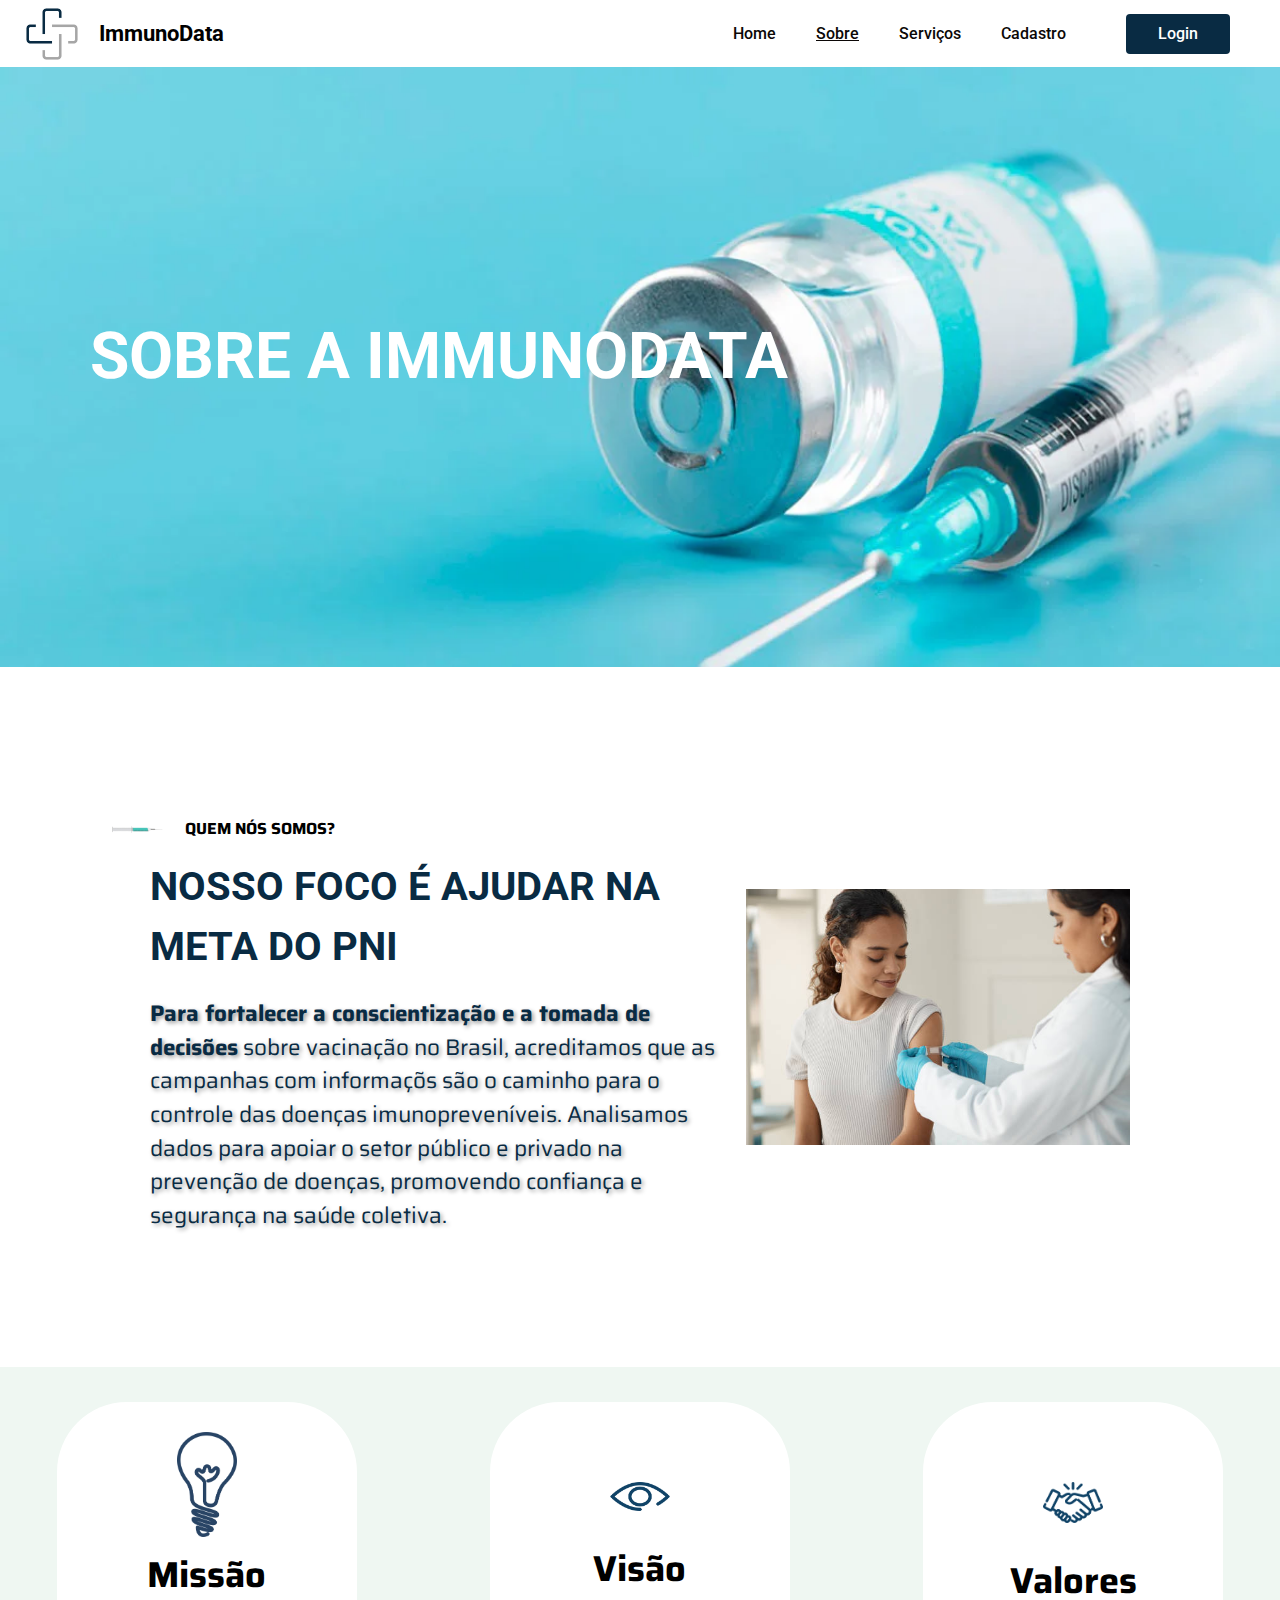
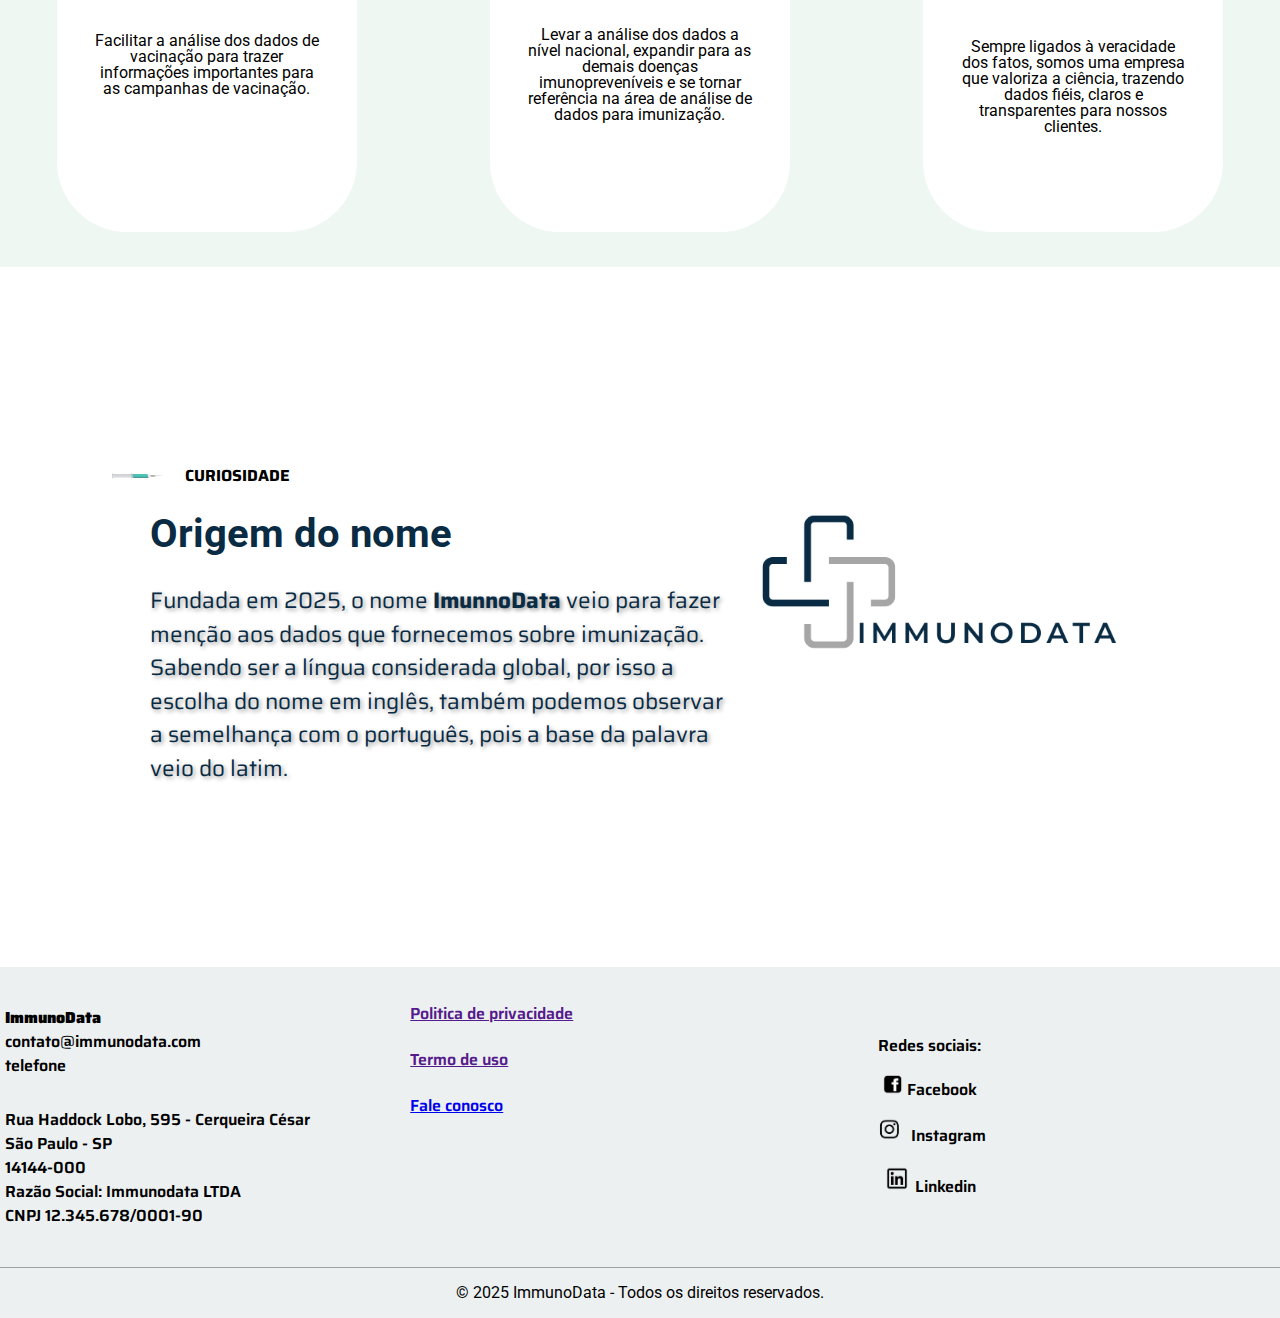
==== commit 344e52f7: "arrumando o site várias págs e add imagens" ====
--- a/site/public/about.html
+++ b/site/public/about.html
@@ -46,7 +46,7 @@
                         <p><span>Para fortalecer a conscientização e a tomada de decisões</span> sobre vacinação no Brasil, acreditamos que as campanhas com informaçõs são o caminho para o controle das doenças imunopreveníveis. Analisamos dados para apoiar o setor público e privado na prevenção de doenças, promovendo confiança e segurança na saúde coletiva.</p>
                     </div>
                 </div>
-                <img src="assets/logo immunodata/1.png" class="sobre-img" alt="criança vacinando">
+                <img class="conteudo-principal-imagem" src="assets/istockphoto-1369602887-612x612.jpg" class="sobre-img" alt="criança vacinando">
             </div>
             <div class="conteudo-principal-parte marcas">
                 
@@ -85,7 +85,7 @@
                         <p>Fundada em 2025, o nome <span>ImunnoData</span> veio para fazer menção aos dados que fornecemos sobre imunização. Sabendo ser a língua considerada global, por isso a escolha do nome em inglês, também podemos observar a semelhança com o português, pois a base da palavra veio do latim.</p>
                     </div>
                 </div>
-                <img src="assets/logo immunodata/3.png" class="sobre-img" alt="criança vacinando">
+                <img class="conteudo-principal-imagem" src="assets/logo immunodata/3.png" class="sobre-img" alt="criança vacinando">
             </div>
             <div class="contato">
                 <div class="informacao">
--- a/site/public/css/style.css
+++ b/site/public/css/style.css
@@ -1,5 +1,6 @@
 @import url('https://fonts.googleapis.com/css2?family=Edu+AU+VIC+WA+NT+Pre:wght@400..700&family=Kavoon&family=Playpen+Sans:wght@100..800&family=Roboto:ital,wght@0,100..900;1,100..900&display=swap');
 @import url('https://fonts.googleapis.com/css2?family=Edu+AU+VIC+WA+NT+Pre:wght@400..700&family=Kavoon&family=Playpen+Sans:wght@100..800&family=Roboto:ital,wght@0,100..900;1,100..900&family=Saira:ital,wght@0,100..900;1,100..900&display=swap');
+@import url('https://fonts.googleapis.com/css2?family=Poppins:wght@200;300;400;500;700;800&family=Saira:ital,wght@0,100..900;1,100..900&family=Ultra&display=swap');
 
 
 body{
@@ -21,7 +22,7 @@
     display: flex;
     margin-left: 20px;
     align-items: center;
-    font-size: 21px;
+    font-size: 1.4rem;
     font-weight: 700;
 
 }
@@ -65,19 +66,35 @@
 }
 
 .sobre-capa{
+    color: white;
     height: 100%;
     display: flex;
     flex-direction: column;
     align-items: flex-start;
     justify-content: left;
     gap: 30px;
-    font-size: 64px;
+    font-size: 4rem;
     font-weight: 700;
     text-align: left;
     margin-left: 90px;
     margin-top: 40px;
 }
 
+.sobre-capa-principal{
+    color: white;
+    height: 100%;
+    display: flex;
+    flex-direction: column;
+    align-items: flex-start;
+    justify-content: left;
+    gap: 30px;
+    font-size: 4rem;
+    font-weight: 700;
+    text-align: left;
+    margin-left: 90px;
+    margin-top: 300px;
+}
+
 .slogan{
     width: 50%;
     padding: 2rem;
@@ -103,6 +120,11 @@
     gap: 20px;
 }
 
+.conteudo-principal-imagem{
+    width: 30%;
+    margin-right: 150px;
+}   
+
 .nosso-nome{
     height: 500px;
     display: flex;
@@ -110,11 +132,12 @@
 }
 
 .conteudo-principal-titulo{
+    font-family: "Saira";
     display: flex;
     align-items: center;
     gap: 20px;
     margin-left: 110px;
-    font-size: 16px;
+    font-size: 1rem;
     font-weight: 700;
 }
 
@@ -124,7 +147,7 @@
     margin-left: 150px;
     gap: 20px;
     font-family: "Saira";
-    font-size: 21px;
+    font-size: 1.4rem;
     font-weight: 400;
     color: #092b43;
     line-height: 1.5;
@@ -136,13 +159,39 @@
     margin-left: 100px;
     gap: 40px;
     font-family: "Saira";
-    font-size: 21px;
+    font-size: 1.4rem;
     font-weight: 400;
     color: #092b43;
     line-height: 1.2;
     align-items: center;
 }
 
+.titulo-pqescolher{
+align-items: center;
+margin-bottom: 7%;
+font-family: "Saira";
+font-size: 3.5rem;
+font-weight: 800;
+}
+
+.historias{
+    text-align: center;
+    font-size: 1.2rem;
+    display: flex;
+    flex-direction: column;
+    gap: 40px;
+}
+
+.titulo-historias{
+    font-size: 2.5rem;
+    text-align: center;
+    width: 100%;
+}
+
+.historias img{
+    width: 30%;
+}
+
 .motivos{
     display: flex;
     justify-content: space-around;
@@ -161,13 +210,13 @@
 .conteudo-principal-sobre h2{
     font-family: "Roboto";
     font-weight: 700;
-    font-size: 40px;
+    font-size: 2.5rem;
 }
 
 .conteudo-principal-motivo h2{
-    font-family: "Roboto";
-    font-weight: 700;
-    font-size: 40px;
+    font-family: "Saira";
+    font-weight: 700;
+    font-size: 2.5rem;
 }
 
 .conteudo-principal-parte button{
@@ -184,28 +233,77 @@
     margin-top: 40px;
 }
 
-.servicos{
-    background-color: #EFF7F2;
+.servicos {
+    background-color: #ffffff;
+    border-radius: 70px;
+    align-items: center;
+    margin-left: 2vw;
+    width: 95%;
+    height: auto;
+    display: flex;
+    flex-direction: column;
+    box-shadow: 5px 5px 15px rgba(0, 0, 0, 0.2);
+    padding: 80px 10px;
+    gap: 200px;
+}
+
+.servicos-escolha {
     width: 100%;
-    height: 700px;
-    display: flex;
-    align-items: center;
-}
-
-.servicos-escolha{
-    width: 100%;
-}
+}
+
+.cada-servico {
+    display: flex;
+    justify-content: center;
+    gap: 100px;
+    flex-wrap: wrap;
+}
+
+.cada-escolha {
+    background: #f9f9f9;
+    border-radius: 20px;
+    padding: 40px;
+    width: 20vw; /* Aumentei o tamanho do card */
+    height: 13vw;
+    display: flex;
+    flex-direction: column;
+    align-items: center;
+    text-align: center;
+    box-shadow: 3px 3px 10px rgba(0, 0, 0, 0.1);
+    transition: transform 0.3s ease-in-out;
+}
+
+.cada-escolha:hover {
+    transform: scale(1.05);
+}
+
+.img-top {
+    width: 140px; /* Aumentei a imagem superior */
+    height: auto;
+    margin-bottom: 20px;
+}
+
+.cada-escolha h3 {
+    font-size: 24px; /* Aumentei o tamanho do texto */
+    color: #333;
+    font-weight: bold; /* Deixei mais destacado */
+    margin: 20px 0;
+}
+
 
 .marcas{
     background-color: #EFF7F2;
 }
 
+.marcas img{
+    margin-right: 50px;
+}
+
 .indicadores{
     background-color: #092b43;
 }
 
 .marcas-titulo{
-    font-size: 36px;
+    font-size: 2.25rem;
     font-weight: 700;
     font-family: "Saira";
 }
@@ -272,12 +370,13 @@
 
 .conteudo-principal-servico{
     display: flex;
+    align-items: center;
     flex-direction: column;
     margin-left: 150px;
-    width: 40%;
+    width: 60%;
     gap: 20px;
     font-family: "Saira";
-    font-size: 21px;
+    font-size: 1.4rem;
     font-weight: 400;
     color: #092b43;
     line-height: 1.5;
@@ -286,7 +385,7 @@
 .conteudo-principal-servico h2{
     font-family: "Roboto";
     font-weight: 700;
-    font-size: 40px;
+    font-size: 2.5rem;
 }
 
 .conteudo-principal-titulo img{
@@ -300,6 +399,25 @@
 
 .servicos img{
     width: 5.5% !important;
+}
+
+
+
+.texto-motivacao{
+    font-family: "Saira";
+    font-weight: 700;
+    color: #ffffff;
+    font-size: 2.9rem;
+    display: flex;
+    margin-left: 5%;
+}
+
+.img-infografico{   
+    margin-right: 25%;
+    display: flex;
+    width: 10%;
+    height: 90%;
+
 }
 
 .contato{
@@ -373,9 +491,17 @@
 
     }
 
+    .sobre button{
+        width: 20%;
+    }
+
     .conteudo-principal-sobre{
         margin-left: 50px;
         gap: 50px;
+    }
+
+    .conteudo-principal-servico{
+        width: 75%;
     }
 
     .sobre{
@@ -388,12 +514,71 @@
         margin-left: 200px;
     }
 
+    .conteudo-principal-imagem{
+        margin-right: 50px;
+    }
+
     .sobre-capa{
         align-items: center;
         margin-left: 0;
     }
 
+    .historias img{
+        width: 45%;
+    }
+
+    .marcas img{
+        width: 30%;
+    }
+
     .contato-empresa{
         padding-left: 20px;
     }
+}
+
+@media (max-width: 810px){
+    .conteudo-principal-servico{
+        width: 80%;
+        margin-left: 50px;
+    }
+
+    .conteudo-principal-titulo{
+        display: none;
+    }
+
+    .conteudo-principal-parte img{
+        width: 40%;
+        margin: 0;
+    }
+
+    .marcas{
+        gap: 0;
+    }
+
+    .conteudo-principal-parte{
+        display: flex;
+        flex-direction: column;
+        justify-items: center;
+        text-align: center;
+    }
+
+    .conteudo-principal-sobre{
+        width: 80%;
+    }
+
+    .sobre{
+        align-items: center;
+    }
+
+    .saiba-mais{
+        display: flex;
+        flex-direction: column;
+        gap: 50px;
+        align-items: center;
+    }
+
+    .conteudo-principal-parte button{
+        margin: 0;
+    }
+
 }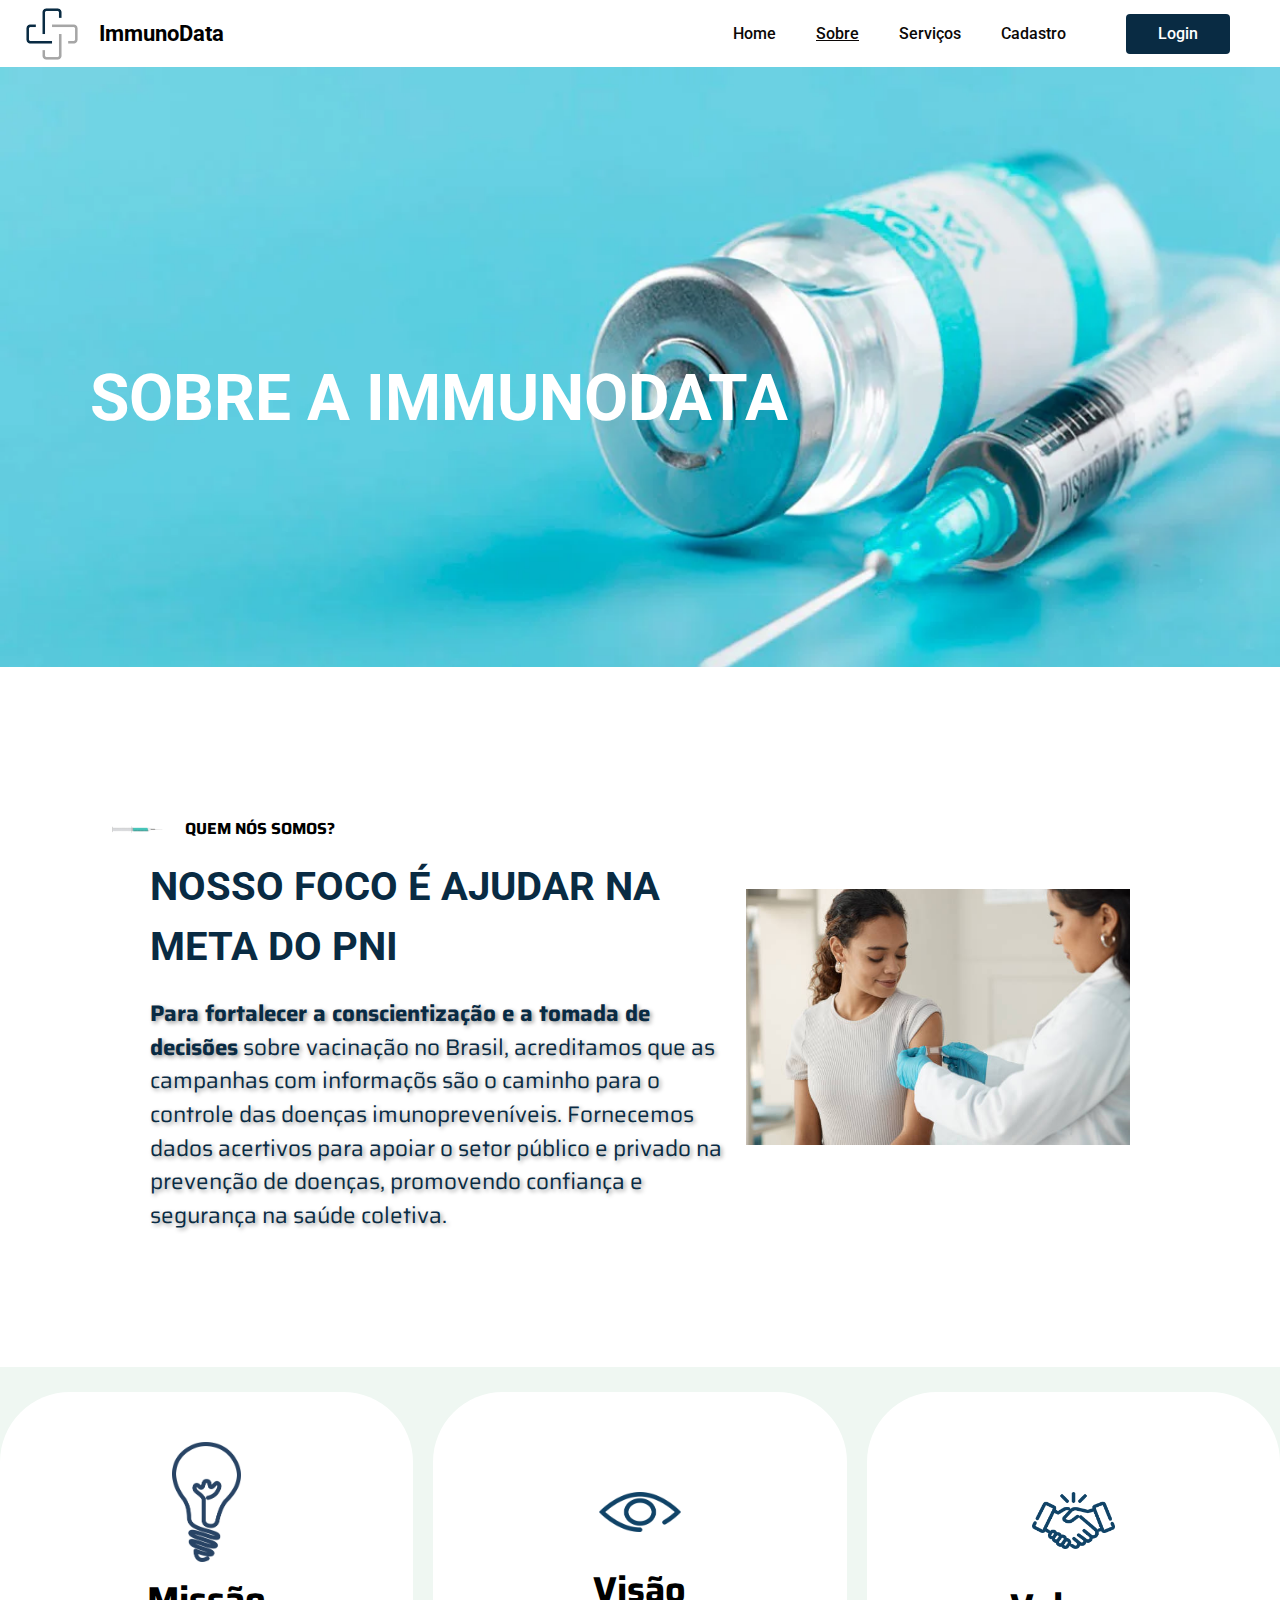
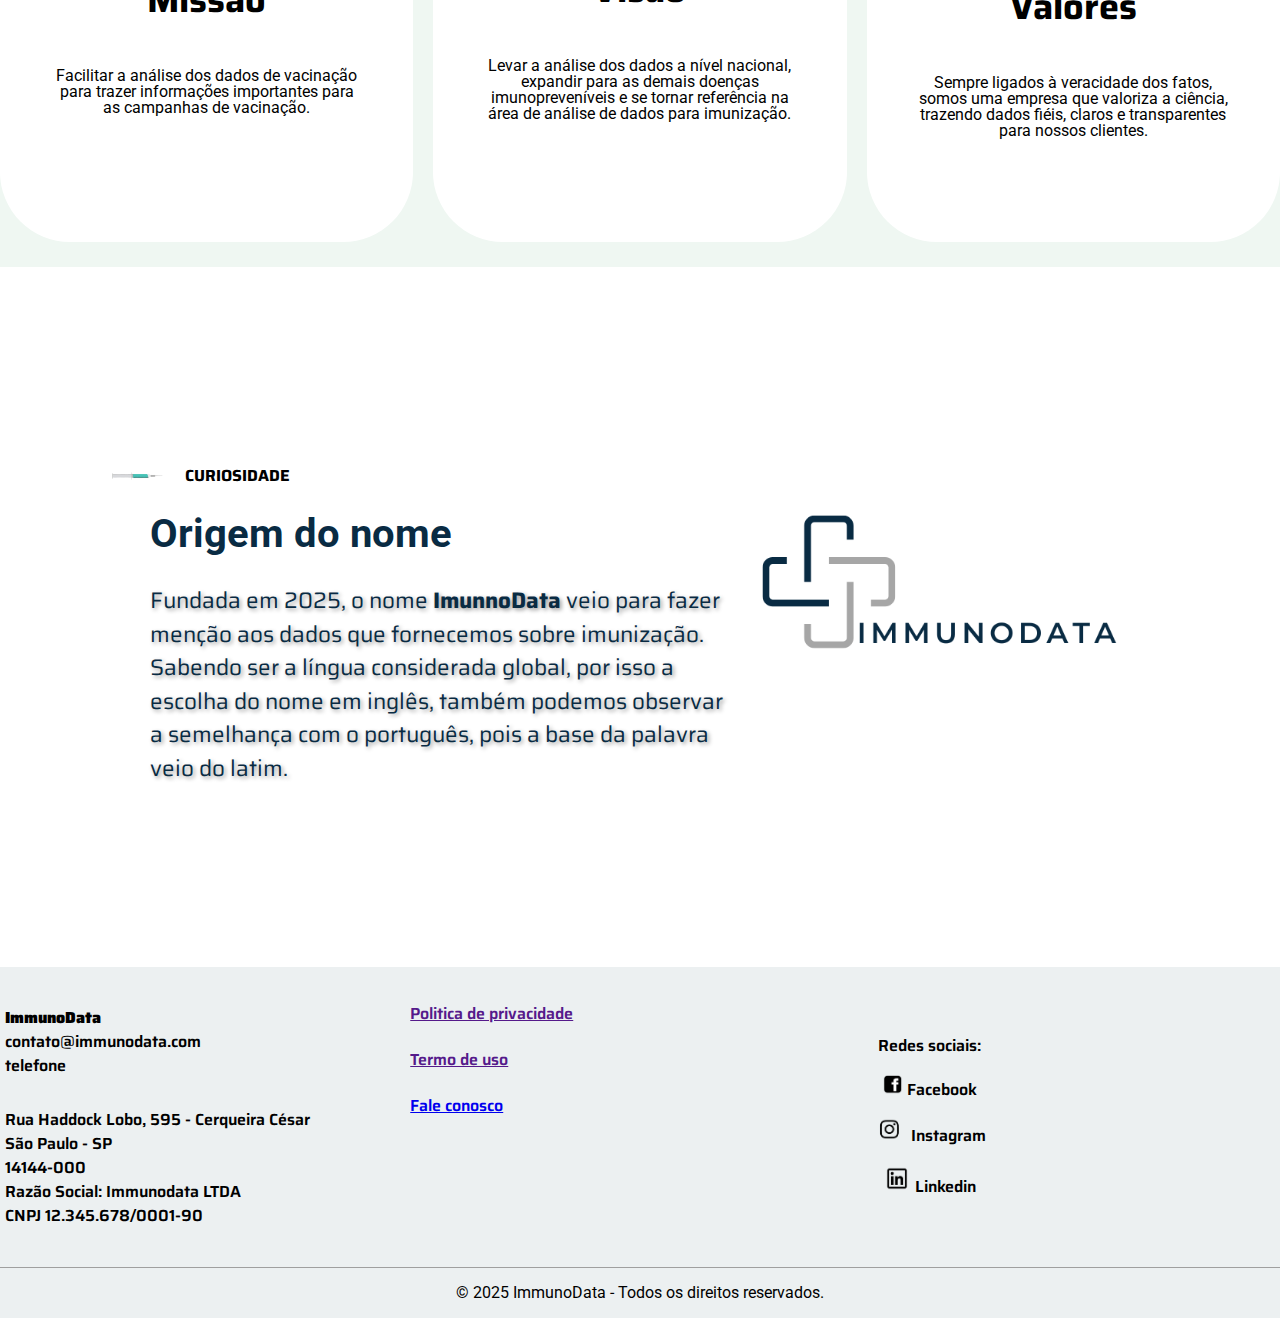
==== commit 12438918: "adicionando tag select de todas as cidades para cadastro" ====
--- a/site/public/about.html
+++ b/site/public/about.html
@@ -31,7 +31,7 @@
     <main class="conteudo">
         <section class="conteudo-principal">
             <div class="capa">
-                <div class="sobre-capa nosso-nome">
+                <div class="sobre-capa-principal">
                     SOBRE A IMMUNODATA
                 </div>
             </div>
@@ -43,7 +43,11 @@
                     </div>
                     <div class="conteudo-principal-sobre">
                         <h2>NOSSO FOCO É AJUDAR NA META DO PNI</h2>
-                        <p><span>Para fortalecer a conscientização e a tomada de decisões</span> sobre vacinação no Brasil, acreditamos que as campanhas com informaçõs são o caminho para o controle das doenças imunopreveníveis. Analisamos dados para apoiar o setor público e privado na prevenção de doenças, promovendo confiança e segurança na saúde coletiva.</p>
+                        <p><span>Para fortalecer a conscientização e a tomada de decisões</span> 
+                            sobre vacinação no Brasil, acreditamos que as campanhas com informaçõs 
+                            são o caminho para o controle das doenças imunopreveníveis. Fornecemos 
+                            dados acertivos para apoiar o setor público e privado na prevenção de doenças, 
+                            promovendo confiança e segurança na saúde coletiva.</p>
                     </div>
                 </div>
                 <img class="conteudo-principal-imagem" src="assets/istockphoto-1369602887-612x612.jpg" class="sobre-img" alt="criança vacinando">
--- a/site/public/css/style.css
+++ b/site/public/css/style.css
@@ -123,7 +123,7 @@
 .conteudo-principal-imagem{
     width: 30%;
     margin-right: 150px;
-}   
+} 
 
 .nosso-nome{
     height: 500px;
@@ -152,6 +152,11 @@
     color: #092b43;
     line-height: 1.5;
 }
+
+.conteudo-principal-imagem-sobre{
+    width: 30%;
+    margin-right: 150px;
+} 
 
 .conteudo-principal-motivo{
     display: flex;
@@ -234,7 +239,7 @@
 }
 
 .servicos {
-    background-color: #ffffff;
+    background-color: rgb(216, 216, 216);
     border-radius: 70px;
     align-items: center;
     margin-left: 2vw;
@@ -262,7 +267,7 @@
     background: #f9f9f9;
     border-radius: 20px;
     padding: 40px;
-    width: 20vw; /* Aumentei o tamanho do card */
+    width: 20vw;
     height: 13vw;
     display: flex;
     flex-direction: column;
@@ -277,15 +282,15 @@
 }
 
 .img-top {
-    width: 140px; /* Aumentei a imagem superior */
+    width: 140px;
     height: auto;
     margin-bottom: 20px;
 }
 
 .cada-escolha h3 {
-    font-size: 24px; /* Aumentei o tamanho do texto */
-    color: #333;
-    font-weight: bold; /* Deixei mais destacado */
+    font-size: 35px;
+    color: #092b43;
+    font-weight: bold;
     margin: 20px 0;
 }
 
@@ -315,15 +320,15 @@
 
 .visao-missao-valor{
     background-color: #fff;
-    width: 300px;
+    width: 450px;
     border-radius: 70px;
     height: 400px;
     display: flex;
     flex-direction: column;
     align-items: center;
     text-align: center;
-    gap: 40px;
-    padding-top: 30px;
+    gap: 50px;
+    padding-top: 50px;
 }
 
 .cada-motivo{
@@ -581,4 +586,5 @@
         margin: 0;
     }
 
-}+}
+
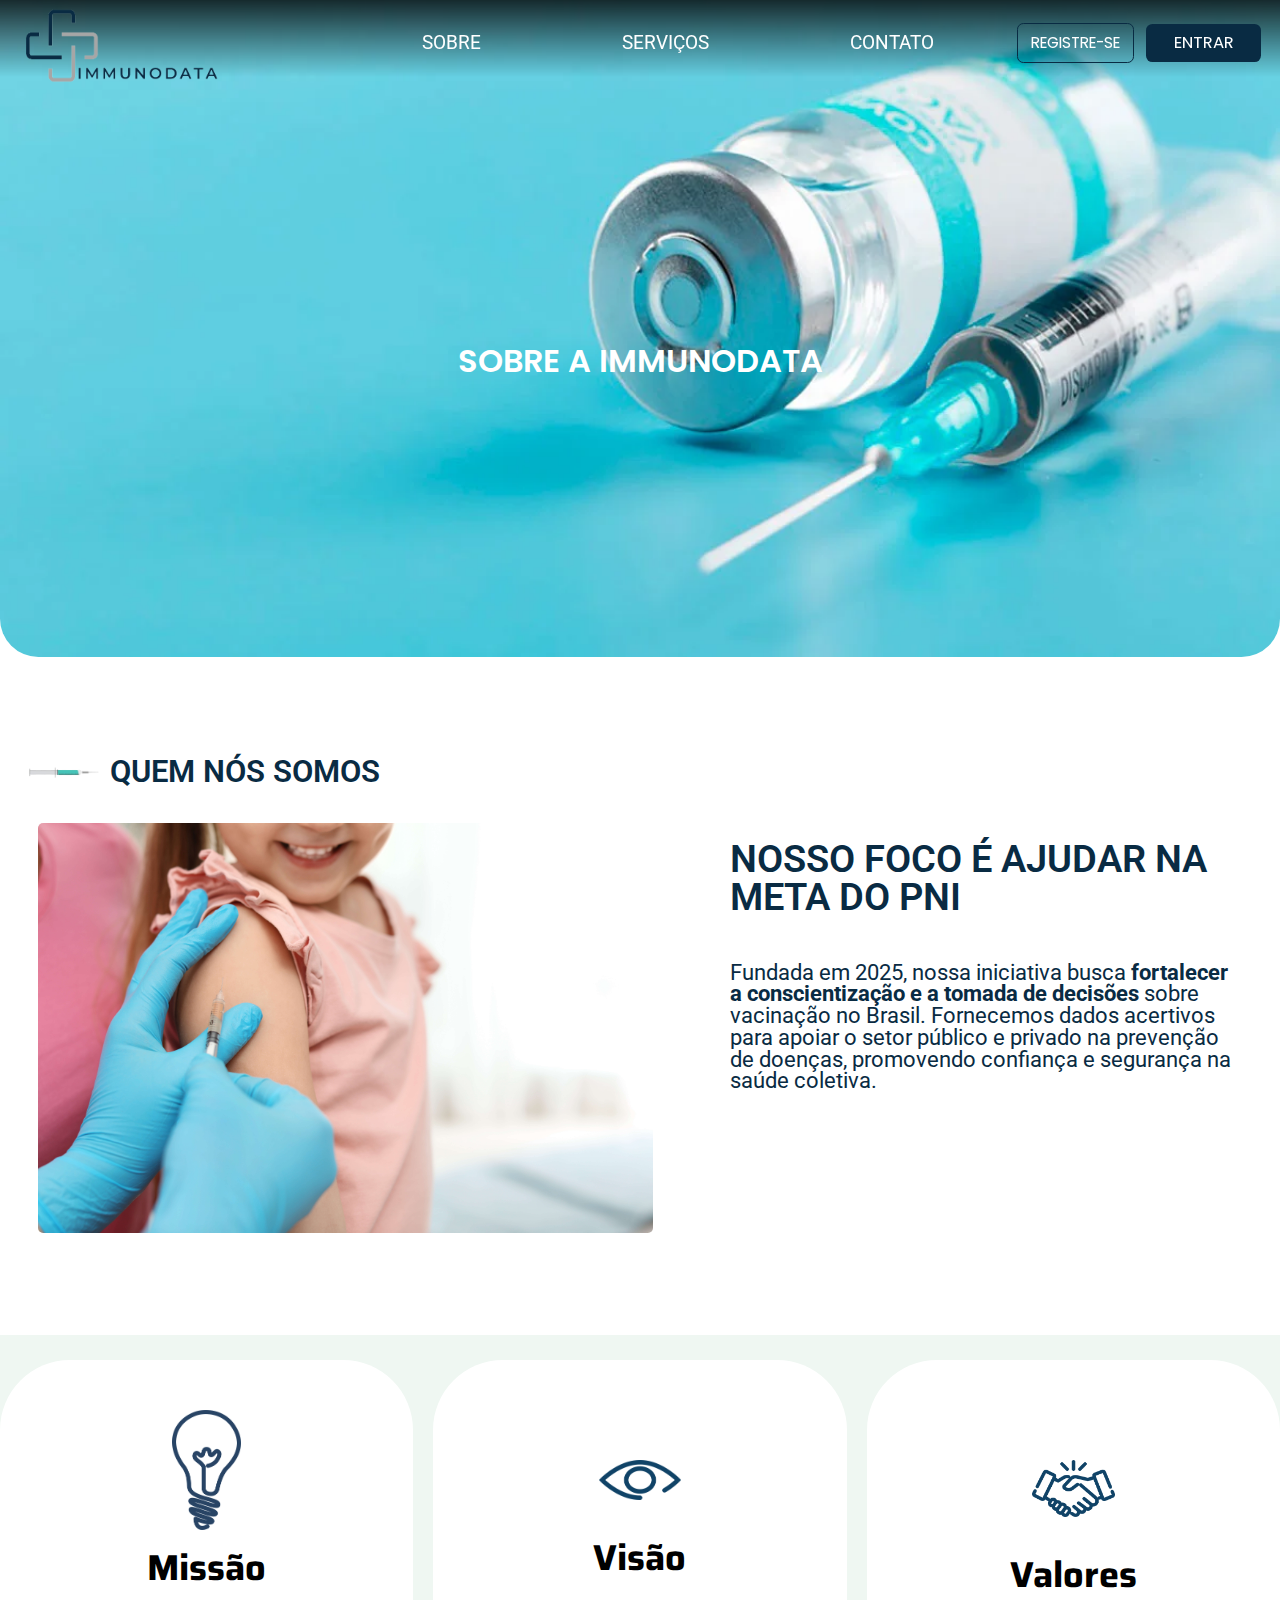
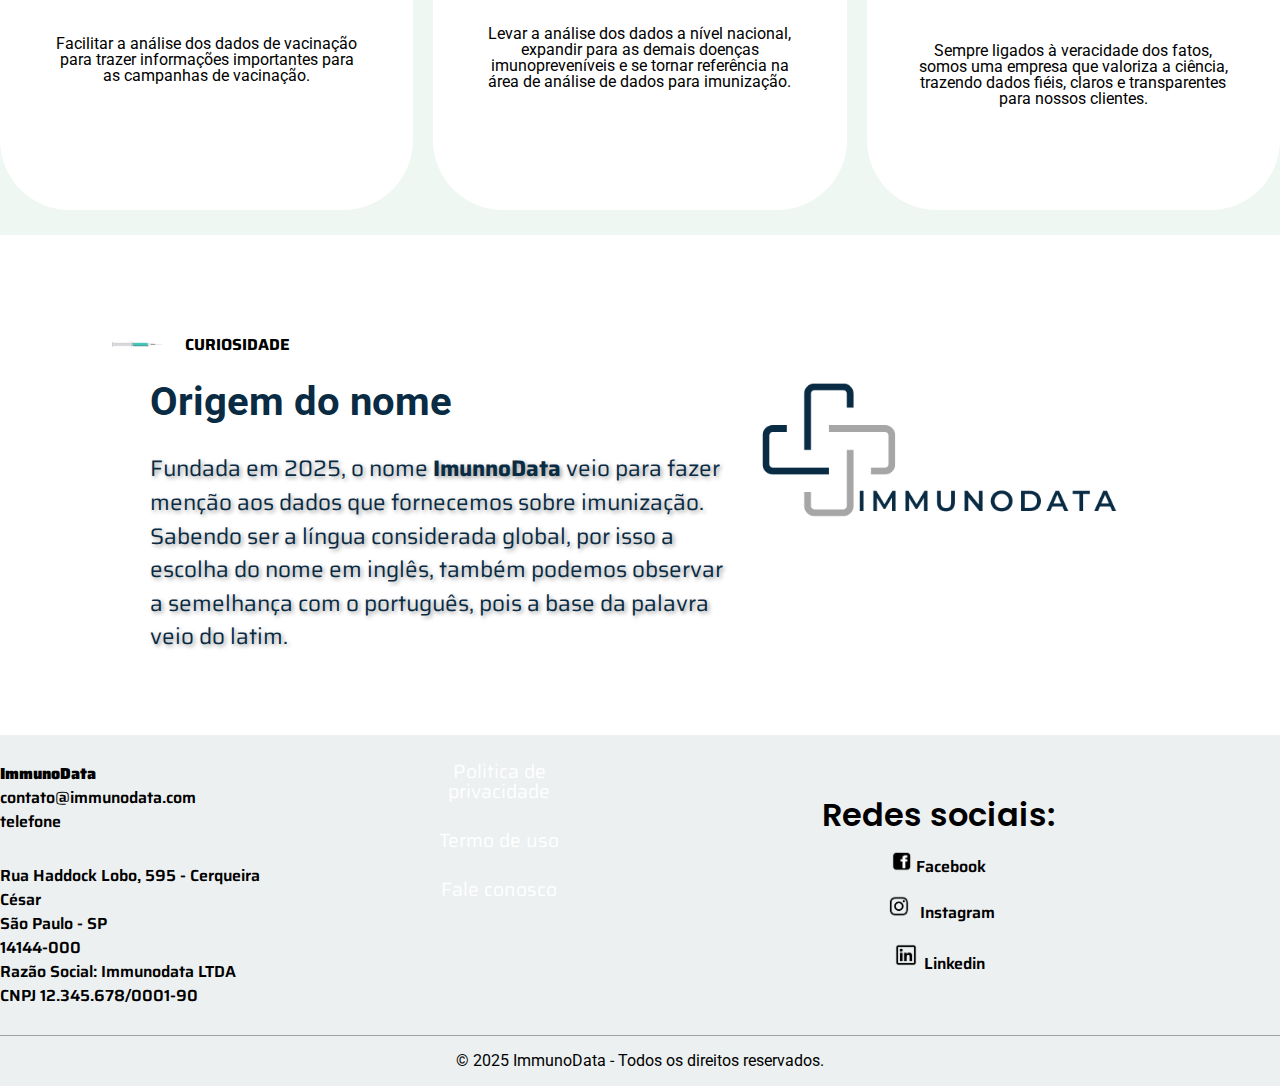
==== commit bd443ad8: "ajustando header e quem nós somos da pág about" ====
--- a/site/public/about.html
+++ b/site/public/about.html
@@ -5,53 +5,56 @@
     <meta charset="UTF-8">
     <meta name="viewport" content="width=device-width, initial-scale=1.0">
     <link rel="stylesheet" href="./css/reset.css">
-    <link rel="stylesheet" href="./css/style.css">
+    <link rel="stylesheet" href="./css/about.css">
     <link rel="icon" href="./assets/logo immunodata/8.png">
     <title>ImmunoData</title>
 </head>
 
 <body>
-    <header class="cabecalho">
-        <div class="cabecalho-titulo">
-            <img class="cabecalho-titulo-img" src="./assets/logo immunodata/4.png" alt="Logo site">
-            <h1>
-                ImmunoData
-            </h1>
+    <header>
+        <div class="cabecalho">
+            <a href="./index.html"><img class="logo" src="assets/logo-header.png"></a>
+    
+            <div class="box_nav">
+                <nav>
+                    <a href="./about.html">SOBRE</a>
+                    <a href="./servicos.html">SERVIÇOS</a>
+                    <a href="#">CONTATO</a>
+                </nav>
+                    <div id="box_cadastro" class="box_cadastro">
+                    <a class="cadastrar" href="Cadastro.html">REGISTRE-SE</a>
+                    <a class="logar" href="Login.html">ENTRAR</a>
+                    </div>
+            </div>
         </div>
-        <nav class="cabecalho-navegacao">
-            <div class="cabecalho-navegacao-item">
-                <a href="./index.html"> Home</a>
-                <a style="text-decoration: underline;" href="./about.html"> Sobre</a>
-                <a href="./servicos.html">Serviços</a>
-                <a href="./Cadastro.html">Cadastro</a>
+    </header>
+
+    <div class="home">
+        <div class="home_embarque">
+            <h2>SOBRE A IMMUNODATA</h2>
+        </div>
             </div>
-            <a class="logar" href="./Login.html">Login</a>
-        </nav>
-    </header>
-    <main class="conteudo">
-        <section class="conteudo-principal">
-            <div class="capa">
-                <div class="sobre-capa-principal">
-                    SOBRE A IMMUNODATA
-                </div>
-            </div>
-            <div class="conteudo-principal-parte">
-                <div class="sobre">
-                    <div class="conteudo-principal-titulo">
-                        <img src="./assets/vacina.png" alt="seringa">
-                        <p>QUEM NÓS SOMOS?</p>
-                    </div>
-                    <div class="conteudo-principal-sobre">
-                        <h2>NOSSO FOCO É AJUDAR NA META DO PNI</h2>
-                        <p><span>Para fortalecer a conscientização e a tomada de decisões</span> 
-                            sobre vacinação no Brasil, acreditamos que as campanhas com informaçõs 
-                            são o caminho para o controle das doenças imunopreveníveis. Fornecemos 
-                            dados acertivos para apoiar o setor público e privado na prevenção de doenças, 
-                            promovendo confiança e segurança na saúde coletiva.</p>
-                    </div>
-                </div>
-                <img class="conteudo-principal-imagem" src="assets/istockphoto-1369602887-612x612.jpg" class="sobre-img" alt="criança vacinando">
-            </div>
+
+<!-- fim da nav -->
+
+<div class="sobre_home">
+    <div class="topico_seringa">
+        <img class="img_seringa" src="assets/vacina.png" alt="seringa">
+        <h3>QUEM NÓS SOMOS</h3>
+    </div>
+    <div class="container_sobre_home">
+        <img src="assets/vacinacao-infantil.png">
+        <div class="box_sobre_home">
+            <H3>NOSSO FOCO É AJUDAR NA META DO PNI</H3>
+            <p>Fundada em 2025, nossa iniciativa busca <span>fortalecer a conscientização e a tomada de
+                decisões</span> sobre vacinação no Brasil. Fornecemos dados acertivos para apoiar o setor público
+            e privado na prevenção de doenças, promovendo confiança e segurança na saúde coletiva.</p>
+        </div>
+    </div>
+    </div>
+
+    <!-- MVV ImmunoData -->
+
             <div class="conteudo-principal-parte marcas">
                 
                     <div class="visao-missao-valor">
@@ -76,8 +79,10 @@
                         </div>
                         <p class="marcas-texto">Sempre ligados à veracidade dos fatos, somos uma empresa que valoriza a ciência, trazendo dados fiéis, claros e transparentes para nossos clientes.</p>
                     </div>
-                        
-            </div>
+                </div>
+    <!-- Curiosidade -->
+
+            
             <div class="conteudo-principal-parte">
                 <div class="sobre">
                     <div class="conteudo-principal-titulo">
--- a/site/public/css/about.css
+++ b/site/public/css/about.css
@@ -0,0 +1,516 @@
+@import url('https://fonts.googleapis.com/css2?family=Edu+AU+VIC+WA+NT+Pre:wght@400..700&family=Kavoon&family=Playpen+Sans:wght@100..800&family=Roboto:ital,wght@0,100..900;1,100..900&display=swap');
+@import url('https://fonts.googleapis.com/css2?family=Edu+AU+VIC+WA+NT+Pre:wght@400..700&family=Kavoon&family=Playpen+Sans:wght@100..800&family=Roboto:ital,wght@0,100..900;1,100..900&family=Saira:ital,wght@0,100..900;1,100..900&display=swap');
+@import url('https://fonts.googleapis.com/css2?family=Poppins:wght@200;300;400;500;700;800&family=Saira:ital,wght@0,100..900;1,100..900&family=Ultra&display=swap');
+
+body{
+    background-color: #fff;
+    font-family: "Roboto";
+    color: #000;
+    height: 100vh;
+}
+
+header {
+    width: 100%;
+    height: 6vw;
+    position: fixed;
+  
+  
+    z-index: 3;
+    background: linear-gradient(to bottom, rgba(0, 0, 0, 0.8), rgba(0, 0, 0, 0));
+  }
+  
+  .cabecalho {
+    display: flex;
+    align-items: center;
+    z-index: 2
+  }
+  
+  .logo {
+    width: 15vw;
+    height: 100%;
+    margin-left: 2vw;
+    cursor: pointer;
+    margin-top: 0.6vw;
+  }
+  
+  .icon-header {
+    width: 6vw;
+    cursor: pointer;
+  }
+  
+  .box_nav {
+    width: 100%;
+    display: flex;
+    justify-content: flex-end;
+    align-items: center;
+  
+  }
+  
+  nav {
+    width: 40vw;
+    margin-right: 5vw;
+    display: flex;
+    justify-content: space-between;
+    align-items: center;
+    color: white;
+  }
+  
+  a {
+    font-style: normal;
+    color: white;
+    text-decoration: none;
+    font-size: 1.5vw;
+    font-weight: 400;
+    text-align: center;
+  }
+  
+  a:hover {
+    font-weight: bold;
+  }
+  
+  .home {
+    background-image: url('../assets/fundo-vacina.jpg');
+    background-size: cover; 
+      background-position: center;
+    background-repeat: no-repeat;
+    width: 100%;
+    height: 73vh;
+    background-color: white;
+    border-radius: 0vw 0vw 3vw 3vw;
+    display: flex;
+    justify-content: center;
+    align-items: center;
+  }
+  
+  .home_embarque {
+    display: flex;
+    justify-content: center;
+    align-items: center;
+    flex-direction: column;
+    color: white;
+    height: 19vw;
+    width: 80vw;
+    margin-top: 5vw;
+    text-align: center;
+  }
+  
+  h2 {
+    font-size: 2.5vw;
+    font-weight: 600;
+    font-family: "Poppins", sans-serif;
+  }
+
+  .home_embarque a {
+    background-color: #e2e2e2a8;
+    color: white;
+    border-radius: 0.5vw;
+    width: 24vw;
+    height: 5.3vw;
+    text-align: center;
+    padding-top: 1vw;
+    font-size: 1.8vw;
+    font-weight: 600;
+    font-family: "Poppins", sans-serif;
+    margin-top: 2vw;
+  }
+  
+  .home_embarque span {
+    font-weight: 700;
+    padding-left: 0.2vw;
+    padding-right: 0.2vw;
+    font-family: "Poppins", sans-serif;
+  }
+
+  .box_cadastro {
+    display: flex;
+    margin-left: 1vw;
+    margin-right: 1vw;
+    justify-content: space-around;
+    align-items: center;
+    width: 20vw;
+  }
+  
+  .box_cadastro a {
+    width: 9vw;
+    height: 3vw;
+    border-radius: 0.5vw;
+    display: flex;
+    justify-content: center;
+    align-items: center;
+  
+    font-family: "Poppins", sans-serif;
+  }
+  
+  .cadastrar {
+    border: 0.14vw solid #092B43;
+    font-size: 1.2vw;
+  }
+  
+  .logar {
+    background-color: #092B43;
+    font-size: 1.3vw;
+  }
+
+  /* fim da nav */
+
+  .topico_seringa {
+    display: flex;
+    align-items: center;
+    margin: 1vw 0vw 1vw 2vw;
+    font-size: 2.4vw;
+    font-weight: 600;
+    color: #092B43;
+    padding-top: 5vw;
+}
+
+.topico_seringa img {
+    width: 6vw;
+    height: auto;
+    margin-right: 0.6vw;
+}
+
+  /*  */
+
+  .sobre_home {
+    width: 100%;
+    background-color: white;
+  }
+  
+  .container_sobre_home {
+    width: 100%;
+    height: 40vw;
+    display: flex;
+    justify-content: center;
+    color: #092B43;
+  }
+  
+  .container_sobre_home img {
+    height: 32vw;
+    border-radius: 0.4vw;
+  }
+
+  .container_sobre_home h3 {
+    font-size: 3vw;
+    font-weight: 600;
+  }
+  
+  .box_sobre_home {
+    padding-top: 1.3vw;
+    width: 40vw;
+    margin-left: 6vw;
+  }
+  
+  .box_sobre_home p {
+    margin-top: 3.5vw;
+    font-size: 1.7vw;
+  }
+  
+  .box_sobre_home span {
+    font-weight: bold;
+  }
+  
+  .box_sobre_home a {
+    background-color: #092B43;
+    display: flex;
+    width: 20vw;
+    height: 5vw;
+    justify-content: center;
+    align-items: center;
+    font-weight: 600;
+    border-radius: 0.4vw;
+    margin-top: 5vw;
+  }
+
+
+  /*  */
+
+.conteudo{
+    display: flex;
+}
+
+.conteudo-principal{
+    width: 100%;
+    display: flex;
+    flex-direction: column;
+    gap: 100px;
+}
+
+.capa {
+    background-image: url(../assets/fundo-vacina.jpg);
+    background-size: cover;
+    width: 100% !important;
+    margin: 0 !important;
+    height: 600px !important;
+}
+
+.sobre-capa-principal{
+    color: white;
+    height: 100%;
+    display: flex;
+    flex-direction: column;
+    align-items: flex-start;
+    justify-content: left;
+    gap: 30px;
+    font-size: 4rem;
+    font-weight: 700;
+    text-align: left;
+    margin-left: 90px;
+    margin-top: 300px;
+}
+
+.conteudo-principal-parte{
+    width: 100%;
+    height: 500px;
+    display: flex;
+    justify-content: space-around;
+    align-items: center;
+    gap: 20px;
+}
+
+.conteudo-principal-imagem{
+    width: 30%;
+    margin-right: 150px;
+} 
+
+.conteudo-principal-titulo{
+    font-family: "Saira";
+    display: flex;
+    align-items: center;
+    gap: 20px;
+    margin-left: 110px;
+    font-size: 1rem;
+    font-weight: 700;
+}
+
+.conteudo-principal-sobre{
+    display: flex;
+    flex-direction: column;
+    margin-left: 150px;
+    gap: 20px;
+    font-family: "Saira";
+    font-size: 1.4rem;
+    font-weight: 400;
+    color: #092b43;
+    line-height: 1.5;
+}
+
+.conteudo-principal-sobre span{
+    font-weight: 700;
+}
+
+.conteudo-principal-sobre p{
+    text-shadow: 2px 2px 4px rgba(0, 0, 0, 0.4);
+}
+
+.conteudo-principal-sobre h2{
+    font-family: "Roboto";
+    font-weight: 700;
+    font-size: 2.5rem;
+}
+
+.conteudo-principal-parte button{
+    background-color: #70C174;
+    padding: 16px 32px;
+    color: #fff;
+    font-family: "Roboto";
+    font-weight: 500;
+    border-radius: 4px;
+    font-size: 1rem;
+    text-align: center;
+    margin-left: 150px;
+    border: none;
+    margin-top: 40px;
+}
+
+.marcas{
+    background-color: #EFF7F2;
+}
+
+.marcas img{
+    margin-right: 50px;
+}
+
+.marcas-titulo{
+    font-size: 2.25rem;
+    font-weight: 700;
+    font-family: "Saira";
+}
+
+.img-marcas{
+    margin: 0 !important;
+    width: 20% !important;
+}
+
+.visao-missao-valor{
+    background-color: #fff;
+    width: 450px;
+    border-radius: 70px;
+    height: 400px;
+    display: flex;
+    flex-direction: column;
+    align-items: center;
+    text-align: center;
+    gap: 50px;
+    padding-top: 50px;
+}
+
+.missao{
+    display: flex;
+    flex-direction: column;
+    gap: 20px;
+    align-items: center;
+}
+
+.visao{
+    padding-top: 50px;
+    display: flex;
+    flex-direction: column;
+    gap: 40px;
+    align-items: center;
+}
+
+.valor{
+    padding-top: 50px;
+    display: flex;
+    flex-direction: column;
+    gap: 40px;
+    align-items: center;
+}
+
+.marcas-texto{
+    width: 75%;
+}
+
+.conteudo-principal-titulo img{
+    width: 9% !important;
+    margin: 0 !important;
+}
+
+.contato{
+    height: 300px;
+    background-color: #ecf0f1;
+    border-bottom: 1px solid #9f9f9f;
+    display: flex;
+    justify-content: space-around;
+    align-items: center;
+    width: 100%;
+    font-family: "Saira";
+    font-weight: 600;
+    font-size: 1rem;
+}
+
+.informacao{
+    padding: auto;
+    display: flex;
+    gap: 100px;
+}
+
+.contato-empresa{
+    display: flex;
+    flex-direction: column;
+    gap: 30px;
+}
+
+.informacao-dados{
+    line-height: 1.50;
+}
+
+.contato-empresa-titulo{
+    font-weight: 900;    
+}
+
+.links{
+    display: flex;
+    flex-direction: column;
+    gap: 30px;
+}
+
+.redes-sociais{
+    display: flex;
+    text-align: center;
+    flex-direction: column;
+    align-items: center;
+    justify-content: center;
+    gap: 20px;
+}
+
+.redes-sociais img{
+    width: 5%;
+}
+
+.rodape{
+    background-color: #ecf0f1;
+    display: flex;
+    justify-content: center;
+    height: 50px;
+    align-items: center;
+    margin-top: auto;
+}
+
+@media (max-width: 1150px) {
+    .conteudo-principal-parte{
+        gap: 40px;
+    }
+
+    .conteudo-principal-titulo img{
+        display: none;
+
+    }
+
+    .conteudo-principal-sobre{
+        margin-left: 50px;
+        gap: 50px;
+    }
+
+    .sobre{
+        display: flex;
+        flex-direction: column;
+        gap: 50px;
+    }
+
+    .conteudo-principal-titulo{
+        margin-left: 200px;
+    }
+
+    .conteudo-principal-imagem{
+        margin-right: 50px;
+    }
+
+    .marcas img{
+        width: 30%;
+    }
+
+    .contato-empresa{
+        padding-left: 20px;
+    }
+}
+
+@media (max-width: 810px){
+    .conteudo-principal-titulo{
+        display: none;
+    }
+
+    .conteudo-principal-parte img{
+        width: 40%;
+        margin: 0;
+    }
+
+    .marcas{
+        gap: 0;
+    }
+
+    .conteudo-principal-parte{
+        display: flex;
+        flex-direction: column;
+        justify-items: center;
+        text-align: center;
+    }
+
+    .conteudo-principal-sobre{
+        width: 80%;
+    }
+
+    .sobre{
+        align-items: center;
+    }
+}
